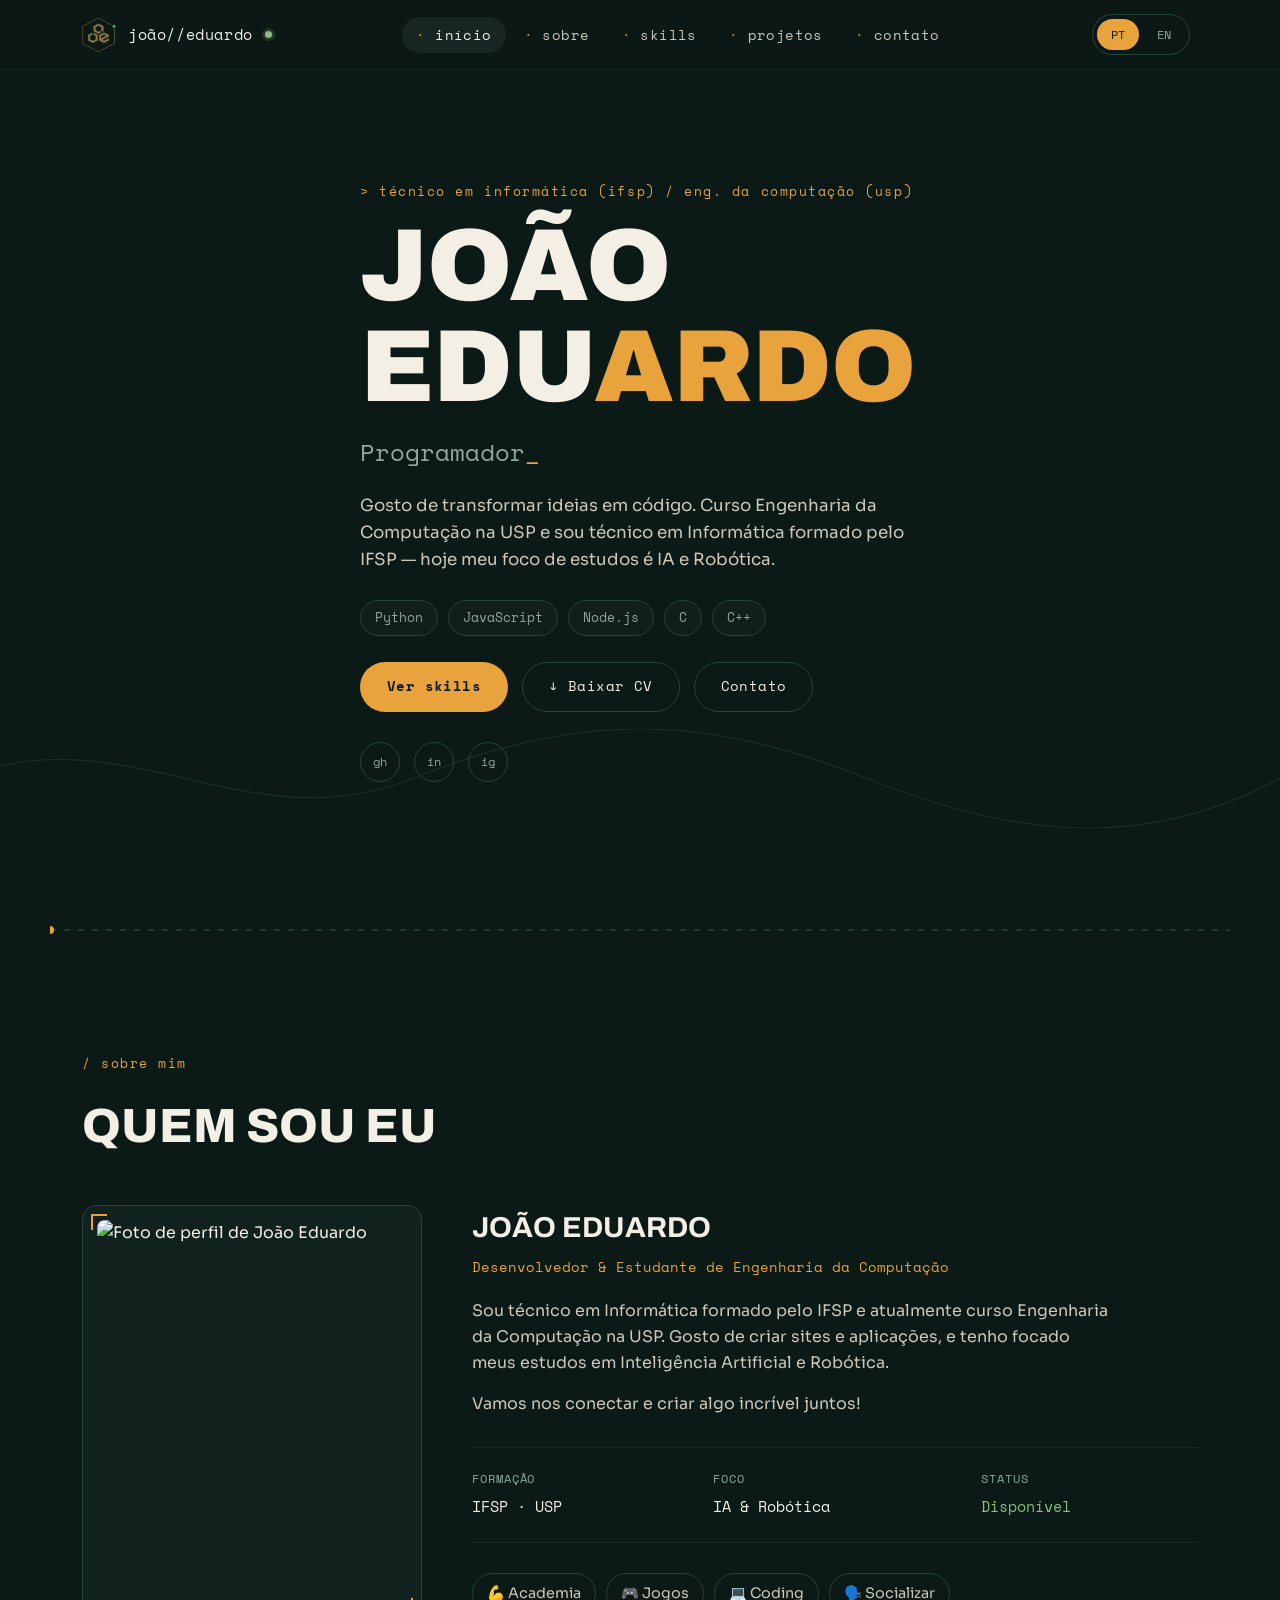
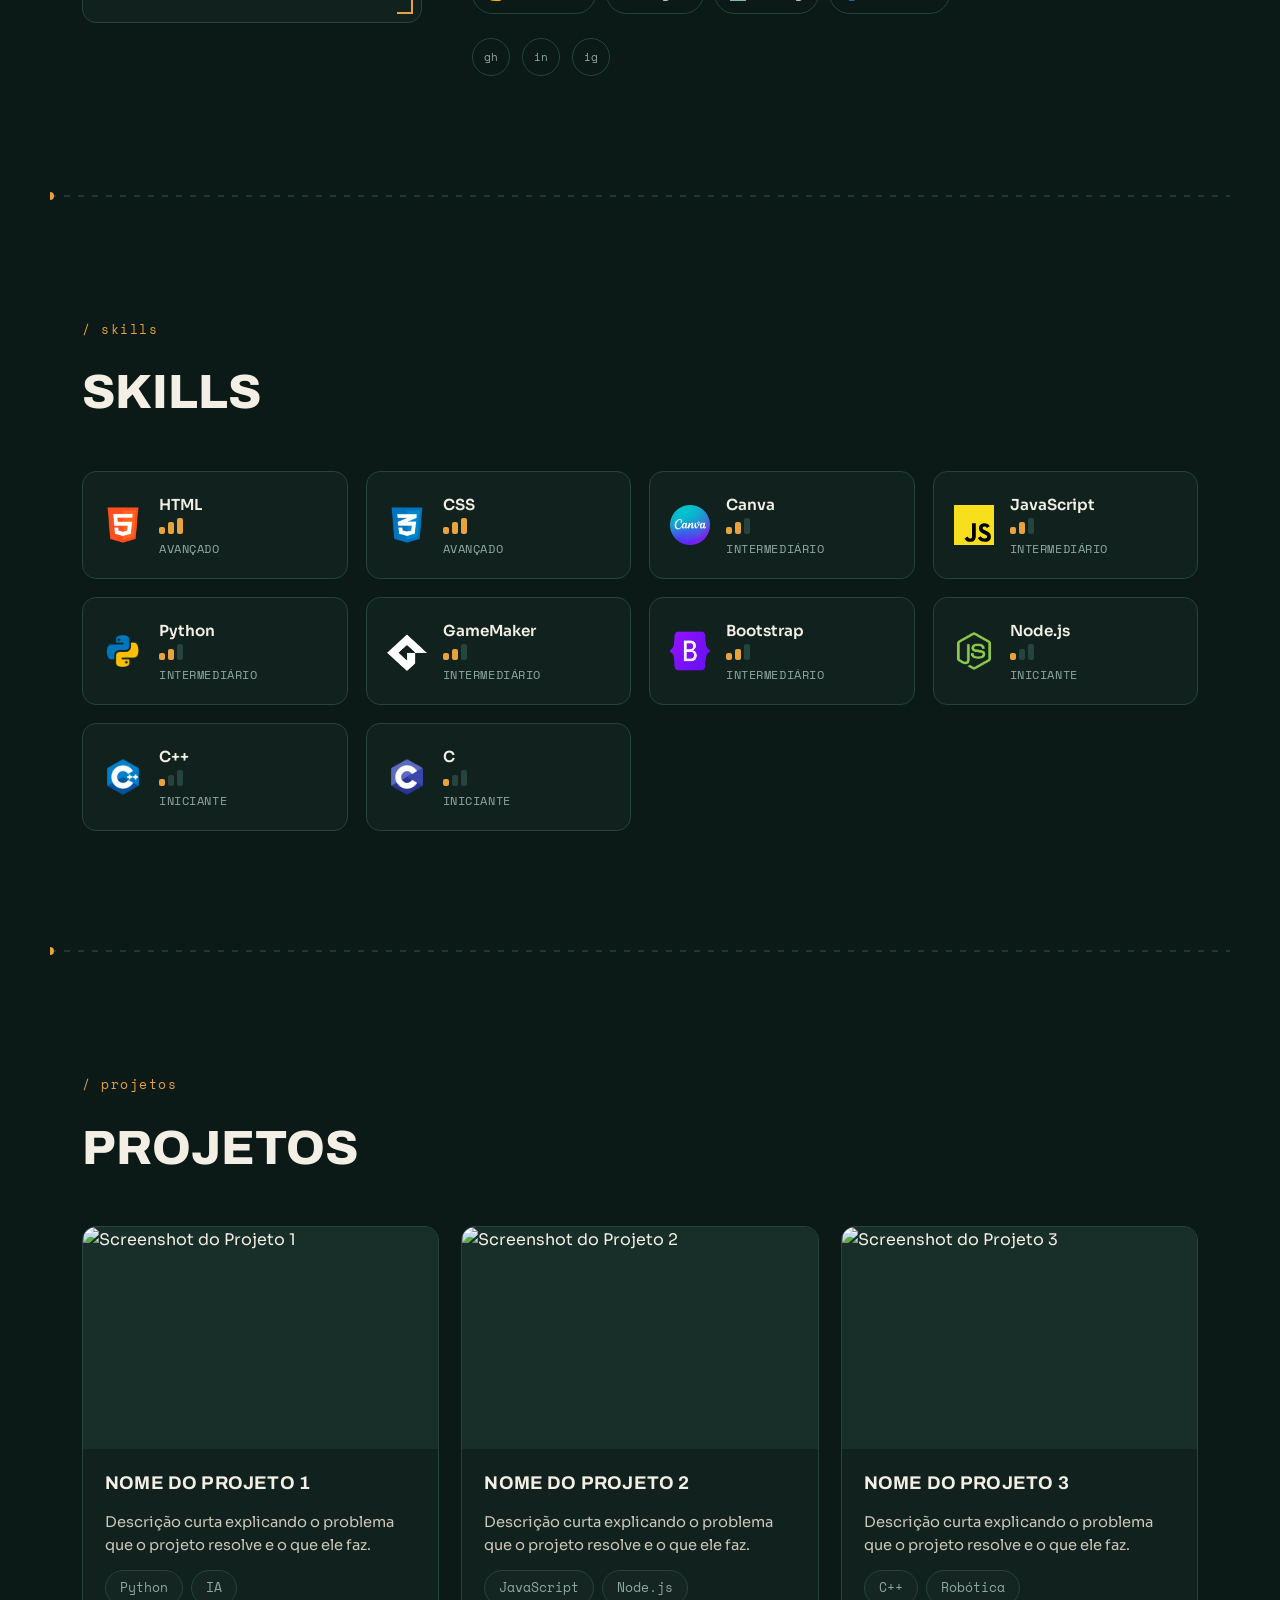
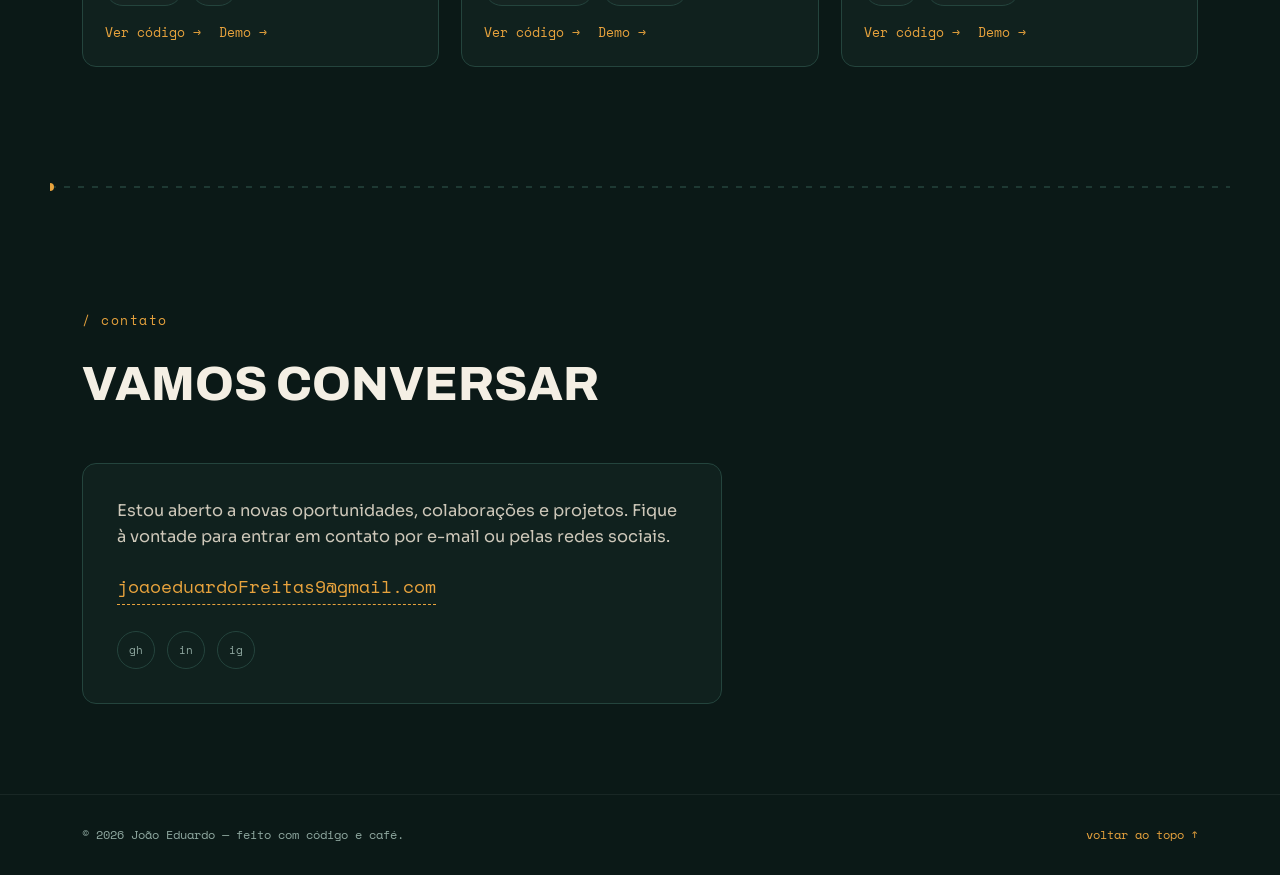
==== index.html @ acee2610 "Atualizando meu portifolio do 0" ====
<!DOCTYPE html>
<html lang="pt-BR">
<head>
  <meta charset="UTF-8">
  <meta name="viewport" content="width=device-width, initial-scale=1.0">
  <title>João Eduardo — Portfólio</title>
  <meta name="description" content="João Eduardo — Técnico em Informática (IFSP), Engenharia da Computação (USP). Foco em IA e Robótica.">

  <!-- Open Graph / redes sociais -->
  <meta property="og:type" content="website">
  <meta property="og:title" content="João Eduardo — Portfólio">
  <meta property="og:description" content="Técnico em Informática (IFSP), Engenharia da Computação (USP). Foco em IA e Robótica.">
  <meta property="og:image" content="img/og-cover.png">
  <meta property="og:locale" content="pt_BR">
  <meta name="twitter:card" content="summary_large_image">
  <meta name="twitter:title" content="João Eduardo — Portfólio">
  <meta name="twitter:description" content="Técnico em Informática (IFSP), Engenharia da Computação (USP). Foco em IA e Robótica.">
  <meta name="twitter:image" content="img/og-cover.png">
  <meta name="theme-color" content="#0b1917">

  <link rel="icon" href="img/logos/J.png" type="image/png">
  <link rel="preconnect" href="https://fonts.googleapis.com">
  <link rel="preconnect" href="https://fonts.gstatic.com" crossorigin>
  <link href="https://fonts.googleapis.com/css2?family=Archivo:wght@700;800;900&family=Sora:wght@400;500;600;700&family=Space+Mono:wght@400;700&display=swap" rel="stylesheet">
  <link rel="stylesheet" href="css/style.css">
</head>
<body>

  <header>
    <div class="header-inner">
      <div class="brand">
        <img src="img/logos/J.png" alt="Logo João Eduardo" class="logo-site">
        <span>joão//eduardo</span>
        <span class="status-dot" title="Disponível"></span>
      </div>
      <nav id="main-nav">
        <button data-section="home" onclick="scrollToSection('home')" data-pt="início" data-en="home">início</button>
        <button data-section="about" onclick="scrollToSection('about')" data-pt="sobre" data-en="about">sobre</button>
        <button data-section="skills" onclick="scrollToSection('skills')" data-pt="skills" data-en="skills">skills</button>
        <button data-section="projects" onclick="scrollToSection('projects')" data-pt="projetos" data-en="projects">projetos</button>
        <button data-section="contact" onclick="scrollToSection('contact')" data-pt="contato" data-en="contact">contato</button>
      </nav>
      <div class="pill-switch lang-switch">
        <button class="pill-btn active" data-lang="pt" onclick="setLang('pt')">PT</button>
        <button class="pill-btn" data-lang="en" onclick="setLang('en')">EN</button>
      </div>
      <button class="nav-toggle" aria-label="Abrir menu" onclick="toggleMobileNav()">
        <span></span><span></span><span></span>
      </button>
    </div>
  </header>

  <main>

    <section id="home" class="hero">
      <div class="hero-bg" aria-hidden="true">
        <svg viewBox="0 0 1550 120" preserveAspectRatio="none" xmlns="http://www.w3.org/2000/svg">
          <path class="wave-line" d="M -50 60 C 150 -20, 300 140, 500 60 S 850 -20, 1050 60 S 1400 140, 1550 60" />
          <circle class="wave-pulse" r="5" />
        </svg>
      </div>
      <div class="hero-inner">
        <p class="eyebrow" data-pt="&gt; técnico em informática (ifsp) / eng. da computação (usp)" data-en="&gt; it technician (ifsp) / computer engineering (usp)">&gt; técnico em informática (ifsp) / eng. da computação (usp)</p>
        <h1 class="hero-name">João<br>Edu<span>ardo</span></h1>
        <p class="hero-role"><span id="typed-role">Programador</span><span class="cursor">_</span></p>
        <p class="hero-desc" data-pt="Gosto de transformar ideias em código. Curso Engenharia da Computação na USP e sou técnico em Informática formado pelo IFSP — hoje meu foco de estudos é IA e Robótica." data-en="I like turning ideas into code. I'm studying Computer Engineering at USP and I'm an IT Technician graduated from IFSP — my current study focus is AI and Robotics.">Gosto de transformar ideias em código. Curso Engenharia da Computação na USP e sou técnico em Informática formado pelo IFSP — hoje meu foco de estudos é IA e Robótica.</p>
        <div class="hero-tags">
          <span class="tag">Python</span>
          <span class="tag">JavaScript</span>
          <span class="tag">Node.js</span>
          <span class="tag">C</span>
          <span class="tag">C++</span>
        </div>
        <div class="hero-actions">
          <a href="#skills" class="btn btn-primary" data-pt="Ver skills" data-en="See skills" onclick="scrollToSection('skills'); return false;">Ver skills</a>
          <a href="assets/cv-joao-eduardo.pdf" class="btn btn-ghost" download data-pt="↓ Baixar CV" data-en="↓ Download CV">↓ Baixar CV</a>
          <a href="#contact" class="btn btn-ghost" data-pt="Contato" data-en="Contact" onclick="scrollToSection('contact'); return false;">Contato</a>
        </div>
        <div class="hero-socials">
          <a href="#" aria-label="GitHub" title="GitHub">gh</a>
          <a href="#" aria-label="LinkedIn" title="LinkedIn">in</a>
          <a href="#" aria-label="Instagram" title="Instagram">ig</a>
        </div>
      </div>
    </section>

    <div class="divider" aria-hidden="true">
      <svg viewBox="0 0 1180 60" preserveAspectRatio="none">
        <path class="d-line" d="M0 30 H1180" />
        <circle class="d-dot" r="4" />
      </svg>
    </div>

    <section id="about" class="block">
      <div class="wrap">
        <p class="eyebrow" data-pt="/ sobre mim" data-en="/ about me">/ sobre mim</p>
        <h2 data-pt="Quem sou eu" data-en="Who I am">Quem sou eu</h2>
        <div class="about-grid">
          <div class="about-photo-frame">
            <img src="img/joão.png" alt="Foto de perfil de João Eduardo">
          </div>
          <div class="about-info">
            <h3 class="about-name">João Eduardo</h3>
            <p class="about-role" data-pt="Desenvolvedor & Estudante de Engenharia da Computação" data-en="Developer & Computer Engineering Student">Desenvolvedor &amp; Estudante de Engenharia da Computação</p>
            <div class="about-bio">
              <p data-pt="Sou técnico em Informática formado pelo IFSP e atualmente curso Engenharia da Computação na USP. Gosto de criar sites e aplicações, e tenho focado meus estudos em Inteligência Artificial e Robótica." data-en="I'm an IT Technician graduated from IFSP and I'm currently studying Computer Engineering at USP. I like building sites and applications, and I've been focusing my studies on Artificial Intelligence and Robotics.">Sou técnico em Informática formado pelo IFSP e atualmente curso Engenharia da Computação na USP. Gosto de criar sites e aplicações, e tenho focado meus estudos em Inteligência Artificial e Robótica.</p>
              <p data-pt="Vamos nos conectar e criar algo incrível juntos!" data-en="Let's connect and build something great together!">Vamos nos conectar e criar algo incrível juntos!</p>
            </div>
            <div class="facts-grid">
              <div class="fact">
                <span class="fact-label" data-pt="Formação" data-en="Education">Formação</span>
                <span class="fact-value">IFSP · USP</span>
              </div>
              <div class="fact">
                <span class="fact-label" data-pt="Foco" data-en="Focus">Foco</span>
                <span class="fact-value" data-pt="IA & Robótica" data-en="AI & Robotics">IA &amp; Robótica</span>
              </div>
              <div class="fact">
                <span class="fact-label" data-pt="Status" data-en="Status">Status</span>
                <span class="fact-value online" data-pt="Disponível" data-en="Available">Disponível</span>
              </div>
            </div>
            <div class="hobbies">
              <span class="hobby-chip" data-pt="💪 Academia" data-en="💪 Gym">💪 Academia</span>
              <span class="hobby-chip" data-pt="🎮 Jogos" data-en="🎮 Games">🎮 Jogos</span>
              <span class="hobby-chip" data-pt="💻 Coding" data-en="💻 Coding">💻 Coding</span>
              <span class="hobby-chip" data-pt="🗣️ Socializar" data-en="🗣️ Socializing">🗣️ Socializar</span>
            </div>
            <div class="social-links">
              <a href="#" aria-label="GitHub" title="GitHub">gh</a>
              <a href="#" aria-label="LinkedIn" title="LinkedIn">in</a>
              <a href="#" aria-label="Instagram" title="Instagram">ig</a>
            </div>
          </div>
        </div>
      </div>
    </section>

    <div class="divider" aria-hidden="true">
      <svg viewBox="0 0 1180 60" preserveAspectRatio="none">
        <path class="d-line" d="M0 30 H1180" />
        <circle class="d-dot" r="4" />
      </svg>
    </div>

    <section id="skills" class="block">
      <div class="wrap">
        <p class="eyebrow" data-pt="/ skills" data-en="/ skills">/ skills</p>
        <h2 data-pt="Skills" data-en="Skills">Skills</h2>

        <div class="skills-list">
          <ul>
            <li class="skill-card" data-level="3">
              <img src="img/logos/HTML.png" alt="HTML">
              <div class="skill-info">
                <span class="skill-name">HTML</span>
                <div class="signal-bars"><span></span><span></span><span></span></div>
                <span class="skill-level-label" data-pt="Avançado" data-en="Advanced">Avançado</span>
              </div>
            </li>
            <li class="skill-card" data-level="3">
              <img src="img/logos/CSS.png" alt="CSS">
              <div class="skill-info">
                <span class="skill-name">CSS</span>
                <div class="signal-bars"><span></span><span></span><span></span></div>
                <span class="skill-level-label" data-pt="Avançado" data-en="Advanced">Avançado</span>
              </div>
            </li>
            <li class="skill-card" data-level="2">
              <img src="img/logos/Canva.png" alt="Canva">
              <div class="skill-info">
                <span class="skill-name">Canva</span>
                <div class="signal-bars"><span></span><span></span><span></span></div>
                <span class="skill-level-label" data-pt="Intermediário" data-en="Intermediate">Intermediário</span>
              </div>
            </li>
            <li class="skill-card" data-level="2">
              <img src="img/logos/javascript.svg" alt="JavaScript">
              <div class="skill-info">
                <span class="skill-name">JavaScript</span>
                <div class="signal-bars"><span></span><span></span><span></span></div>
                <span class="skill-level-label" data-pt="Intermediário" data-en="Intermediate">Intermediário</span>
              </div>
            </li>
            <li class="skill-card" data-level="2">
              <img src="img/logos/Python.png" alt="Python">
              <div class="skill-info">
                <span class="skill-name">Python</span>
                <div class="signal-bars"><span></span><span></span><span></span></div>
                <span class="skill-level-label" data-pt="Intermediário" data-en="Intermediate">Intermediário</span>
              </div>
            </li>
            <li class="skill-card" data-level="2">
              <img src="img/logos/GameMaker.png" alt="GameMaker">
              <div class="skill-info">
                <span class="skill-name">GameMaker</span>
                <div class="signal-bars"><span></span><span></span><span></span></div>
                <span class="skill-level-label" data-pt="Intermediário" data-en="Intermediate">Intermediário</span>
              </div>
            </li>
            <li class="skill-card" data-level="2">
              <img src="img/logos/bootstrap.png" alt="Bootstrap">
              <div class="skill-info">
                <span class="skill-name">Bootstrap</span>
                <div class="signal-bars"><span></span><span></span><span></span></div>
                <span class="skill-level-label" data-pt="Intermediário" data-en="Intermediate">Intermediário</span>
              </div>
            </li>
            <li class="skill-card" data-level="1">
              <img src="img/logos/Node.png" alt="Node.js">
              <div class="skill-info">
                <span class="skill-name">Node.js</span>
                <div class="signal-bars"><span></span><span></span><span></span></div>
                <span class="skill-level-label" data-pt="Iniciante" data-en="Beginner">Iniciante</span>
              </div>
            </li>
            <li class="skill-card" data-level="1">
              <img src="img/logos/C++.png" alt="C++">
              <div class="skill-info">
                <span class="skill-name">C++</span>
                <div class="signal-bars"><span></span><span></span><span></span></div>
                <span class="skill-level-label" data-pt="Iniciante" data-en="Beginner">Iniciante</span>
              </div>
            </li>
            <li class="skill-card" data-level="1">
              <img src="img/logos/C.png" alt="C">
              <div class="skill-info">
                <span class="skill-name">C</span>
                <div class="signal-bars"><span></span><span></span><span></span></div>
                <span class="skill-level-label" data-pt="Iniciante" data-en="Beginner">Iniciante</span>
              </div>
            </li>
          </ul>
        </div>
      </div>
    </section>

    <div class="divider" aria-hidden="true">
      <svg viewBox="0 0 1180 60" preserveAspectRatio="none">
        <path class="d-line" d="M0 30 H1180" />
        <circle class="d-dot" r="4" />
      </svg>
    </div>

    <section id="projects" class="block">
      <div class="wrap">
        <p class="eyebrow" data-pt="/ projetos" data-en="/ projects">/ projetos</p>
        <h2 data-pt="Projetos" data-en="Projects">Projetos</h2>

        <div class="projects-grid">

          <article class="project-card">
            <div class="project-thumb">
              <img src="img/projects/projeto-1.png" alt="Screenshot do Projeto 1">
            </div>
            <div class="project-body">
              <h3 class="project-title">Nome do Projeto 1</h3>
              <p class="project-desc" data-pt="Descrição curta explicando o problema que o projeto resolve e o que ele faz." data-en="Short description explaining the problem the project solves and what it does.">Descrição curta explicando o problema que o projeto resolve e o que ele faz.</p>
              <div class="project-stack">
                <span class="tag">Python</span>
                <span class="tag">IA</span>
              </div>
              <div class="project-links">
                <a href="#" target="_blank" rel="noopener" data-pt="Ver código →" data-en="View code →">Ver código →</a>
                <a href="#" target="_blank" rel="noopener" data-pt="Demo →" data-en="Demo →">Demo →</a>
              </div>
            </div>
          </article>

          <article class="project-card">
            <div class="project-thumb">
              <img src="img/projects/projeto-2.png" alt="Screenshot do Projeto 2">
            </div>
            <div class="project-body">
              <h3 class="project-title">Nome do Projeto 2</h3>
              <p class="project-desc" data-pt="Descrição curta explicando o problema que o projeto resolve e o que ele faz." data-en="Short description explaining the problem the project solves and what it does.">Descrição curta explicando o problema que o projeto resolve e o que ele faz.</p>
              <div class="project-stack">
                <span class="tag">JavaScript</span>
                <span class="tag">Node.js</span>
              </div>
              <div class="project-links">
                <a href="#" target="_blank" rel="noopener" data-pt="Ver código →" data-en="View code →">Ver código →</a>
                <a href="#" target="_blank" rel="noopener" data-pt="Demo →" data-en="Demo →">Demo →</a>
              </div>
            </div>
          </article>

          <article class="project-card">
            <div class="project-thumb">
              <img src="img/projects/projeto-3.png" alt="Screenshot do Projeto 3">
            </div>
            <div class="project-body">
              <h3 class="project-title">Nome do Projeto 3</h3>
              <p class="project-desc" data-pt="Descrição curta explicando o problema que o projeto resolve e o que ele faz." data-en="Short description explaining the problem the project solves and what it does.">Descrição curta explicando o problema que o projeto resolve e o que ele faz.</p>
              <div class="project-stack">
                <span class="tag">C++</span>
                <span class="tag">Robótica</span>
              </div>
              <div class="project-links">
                <a href="#" target="_blank" rel="noopener" data-pt="Ver código →" data-en="View code →">Ver código →</a>
                <a href="#" target="_blank" rel="noopener" data-pt="Demo →" data-en="Demo →">Demo →</a>
              </div>
            </div>
          </article>

        </div>
      </div>
    </section>

    <div class="divider" aria-hidden="true">
      <svg viewBox="0 0 1180 60" preserveAspectRatio="none">
        <path class="d-line" d="M0 30 H1180" />
        <circle class="d-dot" r="4" />
      </svg>
    </div>

    <section id="contact" class="block">
      <div class="wrap">
        <p class="eyebrow" data-pt="/ contato" data-en="/ contact">/ contato</p>
        <h2 data-pt="Vamos conversar" data-en="Let's talk">Vamos conversar</h2>
        <div class="contact-panel">
          <p data-pt="Estou aberto a novas oportunidades, colaborações e projetos. Fique à vontade para entrar em contato por e-mail ou pelas redes sociais." data-en="I'm open to new opportunities, collaborations and projects. Feel free to reach out by email or social media.">Estou aberto a novas oportunidades, colaborações e projetos. Fique à vontade para entrar em contato por e-mail ou pelas redes sociais.</p>
          <a class="email-link" id="email-link" href="#" data-user="joaoeduardoFreitas9" data-domain="gmail.com">carregando…</a>
          <div class="social-links">
            <a href="#" aria-label="GitHub" title="GitHub">gh</a>
            <a href="#" aria-label="LinkedIn" title="LinkedIn">in</a>
            <a href="#" aria-label="Instagram" title="Instagram">ig</a>
          </div>
        </div>
      </div>
    </section>

  </main>

  <footer>
    <div class="footer-inner">
      <p>&copy; <span id="year"></span> João Eduardo — <span data-pt="feito com código e café." data-en="built with code and coffee.">feito com código e café.</span></p>
      <a href="#home" class="back-to-top" data-pt="voltar ao topo ↑" data-en="back to top ↑" onclick="scrollToSection('home'); return false;">voltar ao topo ↑</a>
    </div>
  </footer>

  <script src="js/script.js"></script>
</body>
</html>
---- css/style.css ----
/* =========================================================
   JOÃO EDUARDO — PORTFÓLIO
   Conceito: painel de sinal / telecom — o fio que atravessa
   a página é o elemento de assinatura (waveform + signal bars)
   ========================================================= */

:root {
  /* cor */
  --ink: #0b1917;
  --ink-2: #10211e;
  --ink-3: #172e29;
  --paper: #f4efe4;
  --paper-dim: #cdc7b9;
  --muted: #8fa8a0;
  --signal: #e8a33d;
  --signal-dim: #c9822a;
  --signal-soft: rgba(232, 163, 61, 0.14);
  --wire: #24443d;
  --wire-soft: rgba(255, 255, 255, 0.06);
  --online: #8bbf7a;
  --danger: #c96a4f;

  /* tipografia */
  --font-display: "Archivo", "Arial Narrow", sans-serif;
  --font-body: "Sora", "Segoe UI", sans-serif;
  --font-mono: "Space Mono", "Courier New", monospace;

  /* layout */
  --maxw: 1180px;
  --radius: 14px;
  --radius-sm: 8px;
}

* {
  margin: 0;
  padding: 0;
  box-sizing: border-box;
}

html {
  scroll-behavior: smooth;
}

body {
  background: var(--ink);
  color: var(--paper);
  font-family: var(--font-body);
  overflow-x: hidden;
  line-height: 1.6;
}

img {
  max-width: 100%;
  display: block;
}

a {
  color: inherit;
  text-decoration: none;
}

ul {
  list-style: none;
}

section.reveal-init {
  opacity: 0;
  transform: translateY(24px);
  transition: opacity 0.7s ease-out, transform 0.7s ease-out;
}

section.reveal-init.visible {
  opacity: 1;
  transform: translateY(0);
}

.wrap {
  max-width: var(--maxw);
  margin: 0 auto;
  padding: 0 32px;
}

.eyebrow {
  font-family: var(--font-mono);
  font-size: 0.8rem;
  letter-spacing: 0.12em;
  text-transform: lowercase;
  color: var(--signal);
  margin-bottom: 14px;
  display: inline-flex;
  align-items: center;
  gap: 8px;
}

::selection {
  background: var(--signal);
  color: var(--ink);
}

@media (prefers-reduced-motion: reduce) {
  *, *::before, *::after {
    animation-duration: 0.01ms !important;
    transition-duration: 0.01ms !important;
    scroll-behavior: auto !important;
  }
}

/* focus visibility */
a:focus-visible,
button:focus-visible,
input:focus-visible,
textarea:focus-visible {
  outline: 2px solid var(--signal);
  outline-offset: 3px;
}

/* =========================================================
   HEADER / NAV
   ========================================================= */

header {
  position: fixed;
  top: 0;
  left: 0;
  right: 0;
  z-index: 100;
  background: rgba(11, 25, 23, 0.82);
  backdrop-filter: blur(10px);
  border-bottom: 1px solid var(--wire-soft);
}

.header-inner {
  max-width: var(--maxw);
  margin: 0 auto;
  padding: 14px 32px;
  display: flex;
  align-items: center;
  justify-content: space-between;
  gap: 24px;
}

.brand {
  display: flex;
  align-items: center;
  gap: 12px;
  font-family: var(--font-mono);
  font-size: 0.95rem;
  letter-spacing: 0.04em;
}

.logo-site {
  width: 34px;
  height: 34px;
  border-radius: 8px;
}

.status-dot {
  width: 7px;
  height: 7px;
  border-radius: 50%;
  background: var(--online);
  box-shadow: 0 0 0 3px rgba(139, 191, 122, 0.18);
  animation: pulse-dot 2.4s ease-in-out infinite;
}

@keyframes pulse-dot {
  0%, 100% { opacity: 1; }
  50% { opacity: 0.35; }
}

nav {
  display: flex;
  align-items: center;
  gap: 4px;
}

nav button {
  background: transparent;
  border: none;
  color: var(--paper-dim);
  font-family: var(--font-mono);
  font-size: 0.85rem;
  letter-spacing: 0.03em;
  padding: 8px 14px;
  border-radius: 999px;
  cursor: pointer;
  transition: color 0.25s ease, background 0.25s ease;
}

nav button::before {
  content: "· ";
  color: var(--signal);
}

nav button:hover,
nav button.active {
  color: var(--paper);
  background: var(--wire-soft);
}

.nav-toggle {
  display: none;
  flex-direction: column;
  gap: 5px;
  background: none;
  border: none;
  cursor: pointer;
  padding: 6px;
}

.nav-toggle span {
  width: 22px;
  height: 2px;
  background: var(--paper);
  border-radius: 2px;
}

/* =========================================================
   HERO
   ========================================================= */

.hero {
  position: relative;
  min-height: 100vh;
  display: flex;
  align-items: center;
  padding: 140px 0 80px;
}

.hero-bg {
  position: absolute;
  inset: 0;
  z-index: 0;
  overflow: hidden;
  pointer-events: none;
}

.hero-bg svg {
  position: absolute;
  bottom: 8%;
  left: 0;
  width: 100%;
  height: auto;
  opacity: 0.5;
}

.hero-bg .wave-line {
  fill: none;
  stroke: var(--wire);
  stroke-width: 1.5;
}

.hero-bg .wave-pulse {
  fill: var(--signal);
  offset-path: path("M -50 60 C 150 -20, 300 140, 500 60 S 850 -20, 1050 60 S 1400 140, 1550 60");
  animation: travel 9s linear infinite;
}

@keyframes travel {
  from { offset-distance: 0%; }
  to { offset-distance: 100%; }
}

.hero-inner {
  position: relative;
  z-index: 1;
  max-width: var(--maxw);
  margin: 0 auto;
  padding: 0 32px;
}

.hero-name {
  font-family: var(--font-display);
  font-weight: 900;
  font-size: clamp(3rem, 9vw, 6.4rem);
  line-height: 0.98;
  text-transform: uppercase;
  letter-spacing: -0.01em;
  color: var(--paper);
}

.hero-name span {
  color: var(--signal);
}

.hero-role {
  font-family: var(--font-mono);
  font-size: clamp(1.1rem, 2.4vw, 1.5rem);
  color: var(--muted);
  margin: 16px 0 22px;
}

.cursor {
  display: inline-block;
  color: var(--signal);
  animation: blink 1s step-end infinite;
}

@keyframes blink {
  50% { opacity: 0; }
}

.hero-desc {
  max-width: 560px;
  color: var(--paper-dim);
  font-size: 1.05rem;
  margin-bottom: 12px;
}

.hero-tags {
  display: flex;
  flex-wrap: wrap;
  gap: 10px;
  margin: 26px 0;
}

.tag {
  font-family: var(--font-mono);
  font-size: 0.8rem;
  border: 1px solid var(--wire);
  color: var(--muted);
  padding: 7px 14px;
  border-radius: 999px;
  background: rgba(255, 255, 255, 0.02);
}

.hero-actions {
  display: flex;
  flex-wrap: wrap;
  gap: 14px;
  margin: 20px 0 30px;
}

.btn {
  font-family: var(--font-mono);
  font-size: 0.85rem;
  letter-spacing: 0.03em;
  padding: 13px 26px;
  border-radius: 999px;
  cursor: pointer;
  transition: transform 0.2s ease, background 0.25s ease, color 0.25s ease, border-color 0.25s ease;
  display: inline-flex;
  align-items: center;
  gap: 8px;
  border: 1px solid transparent;
}

.btn-primary {
  background: var(--signal);
  color: var(--ink);
  font-weight: 700;
}

.btn-primary:hover {
  background: var(--signal-dim);
  transform: translateY(-2px);
}

.btn-ghost {
  border-color: var(--wire);
  color: var(--paper);
}

.btn-ghost:hover {
  border-color: var(--signal);
  color: var(--signal);
  transform: translateY(-2px);
}

.hero-socials {
  display: flex;
  gap: 14px;
}

.hero-socials a {
  width: 40px;
  height: 40px;
  border-radius: 50%;
  border: 1px solid var(--wire);
  display: flex;
  align-items: center;
  justify-content: center;
  transition: border-color 0.25s ease, transform 0.25s ease, color 0.25s ease;
  font-family: var(--font-mono);
  font-size: 0.72rem;
  text-transform: lowercase;
  color: var(--muted);
}

.hero-socials a:hover {
  border-color: var(--signal);
  color: var(--signal);
  transform: translateY(-3px);
}

/* section divider (signature signal line) */
.divider {
  position: relative;
  height: 60px;
  margin: 0 auto;
  max-width: var(--maxw);
}

.divider svg {
  width: 100%;
  height: 100%;
}

.divider .d-line {
  fill: none;
  stroke: var(--wire);
  stroke-width: 1.5;
  stroke-dasharray: 6 8;
}

.divider .d-dot {
  fill: var(--signal);
  offset-path: path("M 0 30 H 1180");
  animation: travel-flat 4s linear infinite;
}

@keyframes travel-flat {
  from { offset-distance: 0%; }
  to { offset-distance: 100%; }
}

/* =========================================================
   SECTIONS SHARED
   ========================================================= */

section.block {
  padding: 90px 0;
}

.block h2 {
  font-family: var(--font-display);
  font-size: clamp(2rem, 4.5vw, 3rem);
  text-transform: uppercase;
  color: var(--paper);
  margin-bottom: 40px;
  font-weight: 800;
}

/* =========================================================
   ABOUT
   ========================================================= */

.about-grid {
  display: grid;
  grid-template-columns: minmax(260px, 340px) 1fr;
  gap: 50px;
  align-items: start;
}

.about-photo-frame {
  position: relative;
  border-radius: var(--radius);
  overflow: hidden;
  background: var(--ink-2);
  border: 1px solid var(--wire);
  padding: 14px;
}

.about-photo-frame img {
  border-radius: var(--radius-sm);
  width: 100%;
  aspect-ratio: 4/5;
  object-fit: cover;
}

.about-photo-frame::before,
.about-photo-frame::after {
  content: "";
  position: absolute;
  width: 14px;
  height: 14px;
  border-color: var(--signal);
  border-style: solid;
  top: 8px;
  border-width: 2px 0 0 2px;
  left: 8px;
}

.about-photo-frame::after {
  top: auto;
  left: auto;
  bottom: 8px;
  right: 8px;
  border-width: 0 2px 2px 0;
}

.about-name {
  font-family: var(--font-display);
  font-size: 1.8rem;
  color: var(--paper);
  margin-bottom: 4px;
  text-transform: uppercase;
}

.about-role {
  font-family: var(--font-mono);
  color: var(--signal);
  font-size: 0.9rem;
  margin-bottom: 20px;
}

.about-bio p {
  color: var(--paper-dim);
  margin-bottom: 16px;
  max-width: 640px;
}

.facts-grid {
  display: grid;
  grid-template-columns: repeat(3, auto);
  gap: 24px;
  margin: 30px 0;
  padding: 22px 0;
  border-top: 1px solid var(--wire-soft);
  border-bottom: 1px solid var(--wire-soft);
}

.fact-label {
  display: block;
  font-family: var(--font-mono);
  font-size: 0.72rem;
  letter-spacing: 0.08em;
  color: var(--muted);
  text-transform: uppercase;
  margin-bottom: 6px;
}

.fact-value {
  font-family: var(--font-mono);
  font-size: 0.95rem;
  color: var(--paper);
}

.fact-value.online {
  color: var(--online);
}

.hobbies {
  display: flex;
  flex-wrap: wrap;
  gap: 10px;
  margin-bottom: 24px;
}

.hobby-chip {
  display: flex;
  align-items: center;
  gap: 8px;
  border: 1px solid var(--wire);
  padding: 8px 14px;
  border-radius: 999px;
  font-size: 0.9rem;
  color: var(--paper-dim);
}

.social-links {
  display: flex;
  gap: 12px;
}

.social-links a {
  width: 38px;
  height: 38px;
  border-radius: 50%;
  border: 1px solid var(--wire);
  display: flex;
  align-items: center;
  justify-content: center;
  transition: border-color 0.25s ease, transform 0.25s ease, color 0.25s ease;
  font-family: var(--font-mono);
  font-size: 0.7rem;
  text-transform: lowercase;
  color: var(--muted);
}

.social-links a:hover {
  border-color: var(--signal);
  color: var(--signal);
  transform: translateY(-3px);
}

/* =========================================================
   WORK (skills + projects tabs)
   ========================================================= */

.pill-switch {
  display: inline-flex;
  border: 1px solid var(--wire);
  border-radius: 999px;
  padding: 4px;
  gap: 4px;
}

.pill-btn {
  font-family: var(--font-mono);
  font-size: 0.85rem;
  background: transparent;
  border: none;
  color: var(--muted);
  padding: 10px 22px;
  border-radius: 999px;
  cursor: pointer;
  display: inline-flex;
  align-items: center;
  gap: 8px;
  transition: background 0.25s ease, color 0.25s ease;
}

.pill-btn.active {
  background: var(--signal);
  color: var(--ink);
}

.lang-switch {
  margin: 0 8px;
}

.lang-switch .pill-btn {
  padding: 7px 14px;
  font-size: 0.75rem;
}

.skills-list ul {
  display: grid;
  grid-template-columns: repeat(auto-fit, minmax(220px, 1fr));
  gap: 18px;
}

.skill-card {
  background: var(--ink-2);
  border: 1px solid var(--wire);
  border-radius: var(--radius);
  padding: 20px;
  display: flex;
  align-items: center;
  gap: 16px;
  transition: transform 0.25s ease, border-color 0.25s ease;
}

.skill-card:hover {
  transform: translateY(-4px);
  border-color: var(--signal);
}

.skill-card img {
  width: 40px;
  height: 40px;
  flex-shrink: 0;
}

.skill-info {
  flex: 1;
  min-width: 0;
}

.skill-name {
  font-family: var(--font-body);
  font-weight: 600;
  color: var(--paper);
  font-size: 0.95rem;
  margin-bottom: 8px;
}

.signal-bars {
  display: flex;
  align-items: flex-end;
  gap: 3px;
  height: 16px;
}

.signal-bars span {
  width: 6px;
  background: var(--wire);
  border-radius: 2px;
}

.signal-bars span:nth-child(1) { height: 40%; }
.signal-bars span:nth-child(2) { height: 70%; }
.signal-bars span:nth-child(3) { height: 100%; }

.skill-card[data-level="1"] .signal-bars span:nth-child(1),
.skill-card[data-level="2"] .signal-bars span:nth-child(1),
.skill-card[data-level="2"] .signal-bars span:nth-child(2),
.skill-card[data-level="3"] .signal-bars span {
  background: var(--signal);
}

.skill-level-label {
  font-family: var(--font-mono);
  font-size: 0.72rem;
  color: var(--muted);
  margin-top: 6px;
  display: block;
  text-transform: uppercase;
  letter-spacing: 0.05em;
}

/* =========================================================
   PROJECTS
   ========================================================= */

.projects-grid {
  display: grid;
  grid-template-columns: repeat(auto-fit, minmax(300px, 1fr));
  gap: 22px;
}

.project-card {
  background: var(--ink-2);
  border: 1px solid var(--wire);
  border-radius: var(--radius);
  overflow: hidden;
  display: flex;
  flex-direction: column;
  transition: transform 0.25s ease, border-color 0.25s ease;
}

.project-card:hover {
  transform: translateY(-4px);
  border-color: var(--signal);
}

.project-thumb {
  aspect-ratio: 16/10;
  background: var(--ink-3);
  overflow: hidden;
}

.project-thumb img {
  width: 100%;
  height: 100%;
  object-fit: cover;
}

.project-body {
  padding: 20px 22px 22px;
  display: flex;
  flex-direction: column;
  gap: 12px;
  flex: 1;
}

.project-title {
  font-family: var(--font-display);
  font-size: 1.15rem;
  color: var(--paper);
  text-transform: uppercase;
  letter-spacing: 0.01em;
}

.project-desc {
  color: var(--paper-dim);
  font-size: 0.92rem;
  flex: 1;
}

.project-stack {
  display: flex;
  flex-wrap: wrap;
  gap: 8px;
}

.project-links {
  display: flex;
  gap: 18px;
  margin-top: 4px;
}

.project-links a {
  font-family: var(--font-mono);
  font-size: 0.82rem;
  color: var(--signal);
  border-bottom: 1px dashed transparent;
  transition: border-color 0.2s ease, color 0.2s ease;
}

.project-links a:hover {
  border-color: var(--signal);
}

/* =========================================================
   CONTACT
   ========================================================= */

.contact-panel {
  max-width: 640px;
  background: var(--ink-2);
  border: 1px solid var(--wire);
  border-radius: var(--radius);
  padding: 34px;
}

.contact-panel p {
  color: var(--paper-dim);
  margin-bottom: 22px;
  font-size: 1.02rem;
}

.email-link {
  font-family: var(--font-mono);
  font-size: 1.15rem;
  color: var(--signal);
  display: inline-block;
  margin-bottom: 26px;
  border-bottom: 1px dashed var(--signal);
  padding-bottom: 3px;
}

/* =========================================================
   FOOTER
   ========================================================= */

footer {
  border-top: 1px solid var(--wire-soft);
  padding: 30px 0;
}

.footer-inner {
  max-width: var(--maxw);
  margin: 0 auto;
  padding: 0 32px;
  display: flex;
  justify-content: space-between;
  align-items: center;
  flex-wrap: wrap;
  gap: 12px;
}

.footer-inner p {
  font-family: var(--font-mono);
  font-size: 0.78rem;
  color: var(--muted);
}

.back-to-top {
  font-family: var(--font-mono);
  font-size: 0.78rem;
  color: var(--signal);
}

/* =========================================================
   RESPONSIVE
   ========================================================= */

@media (max-width: 900px) {
  .about-grid {
    grid-template-columns: 1fr;
  }

  .about-photo-frame {
    max-width: 280px;
  }
}

@media (max-width: 720px) {
  nav {
    position: fixed;
    top: 64px;
    left: 0;
    right: 0;
    background: var(--ink-2);
    border-bottom: 1px solid var(--wire);
    flex-direction: column;
    align-items: stretch;
    padding: 12px;
    gap: 4px;
    transform: translateY(-140%);
    transition: transform 0.3s ease;
  }

  nav.open {
    transform: translateY(0);
  }

  nav button {
    text-align: left;
  }

  .nav-toggle {
    display: flex;
  }

  .facts-grid {
    grid-template-columns: 1fr;
    gap: 14px;
  }

  section.block {
    padding: 60px 0;
  }

  .hero {
    padding: 120px 0 60px;
    text-align: left;
  }
}

@media (max-width: 480px) {
  .wrap,
  .header-inner,
  .hero-inner,
  .footer-inner {
    padding-left: 20px;
    padding-right: 20px;
  }
}
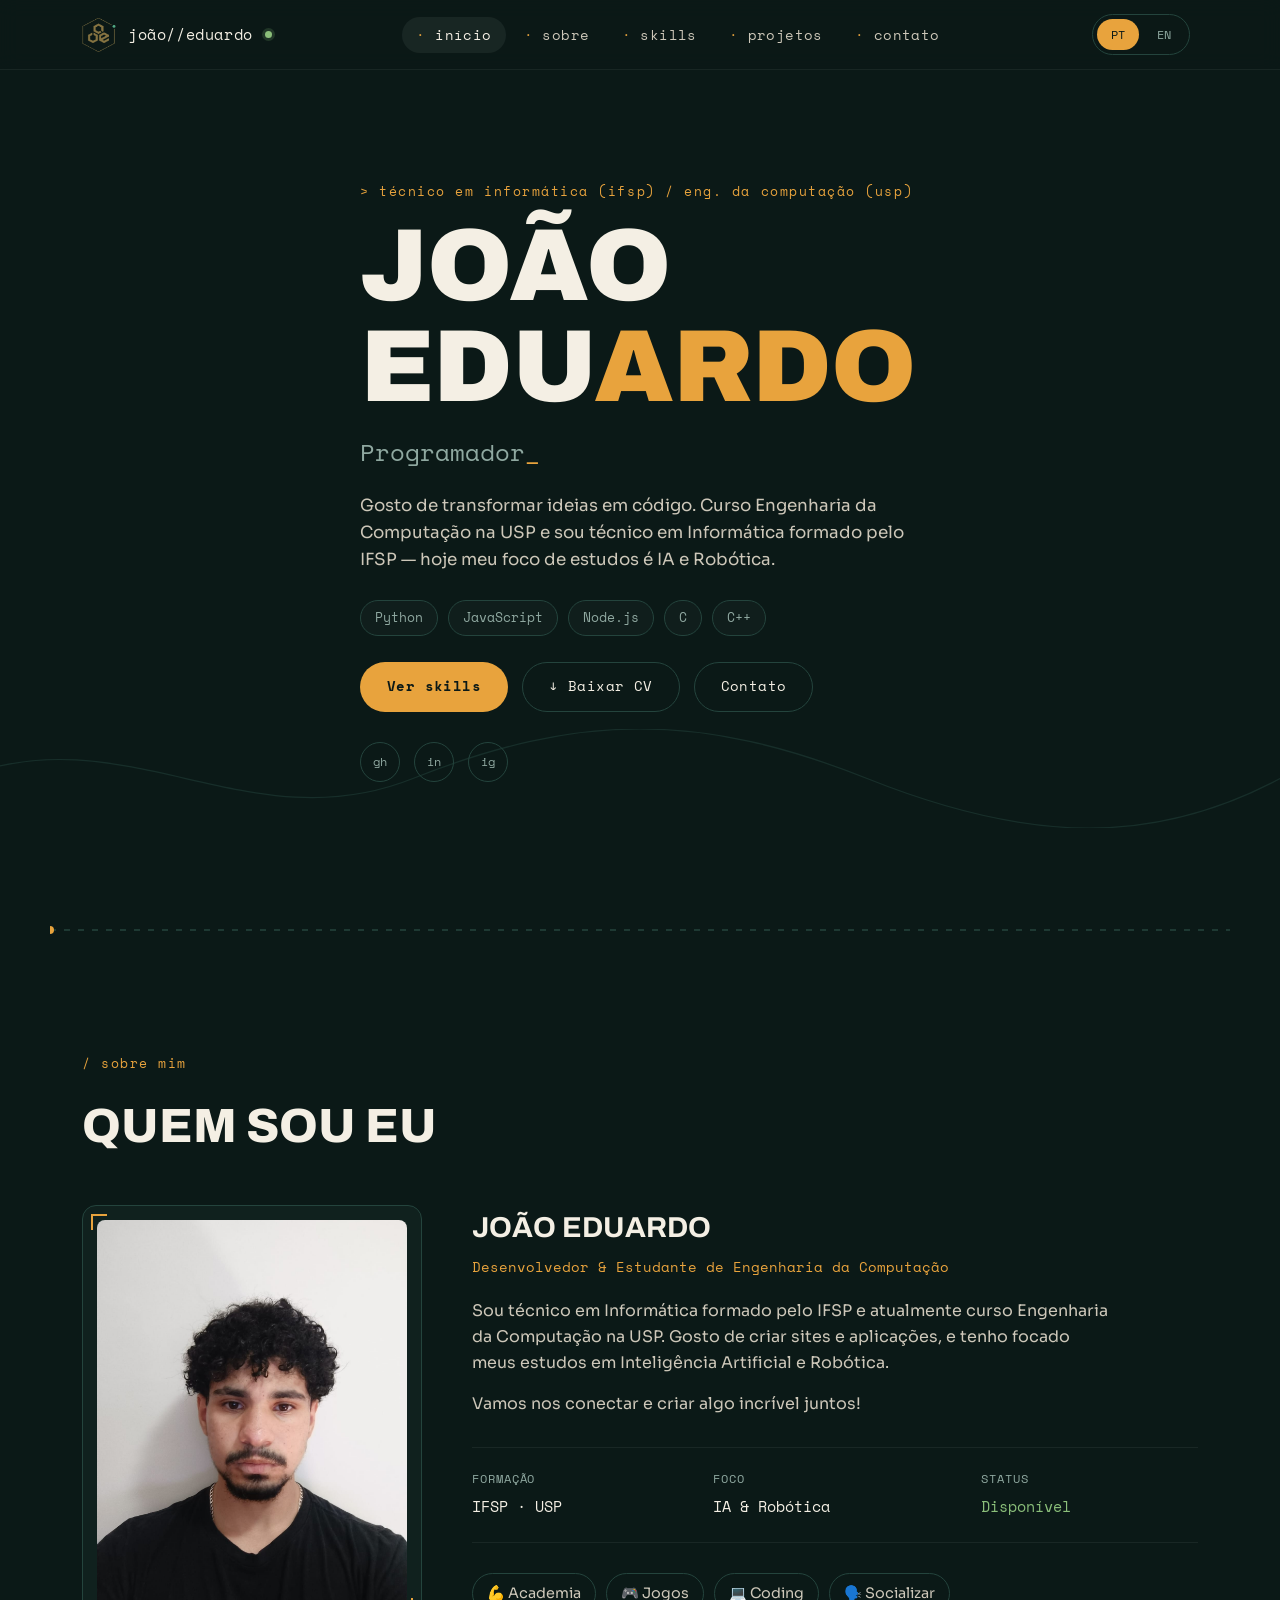
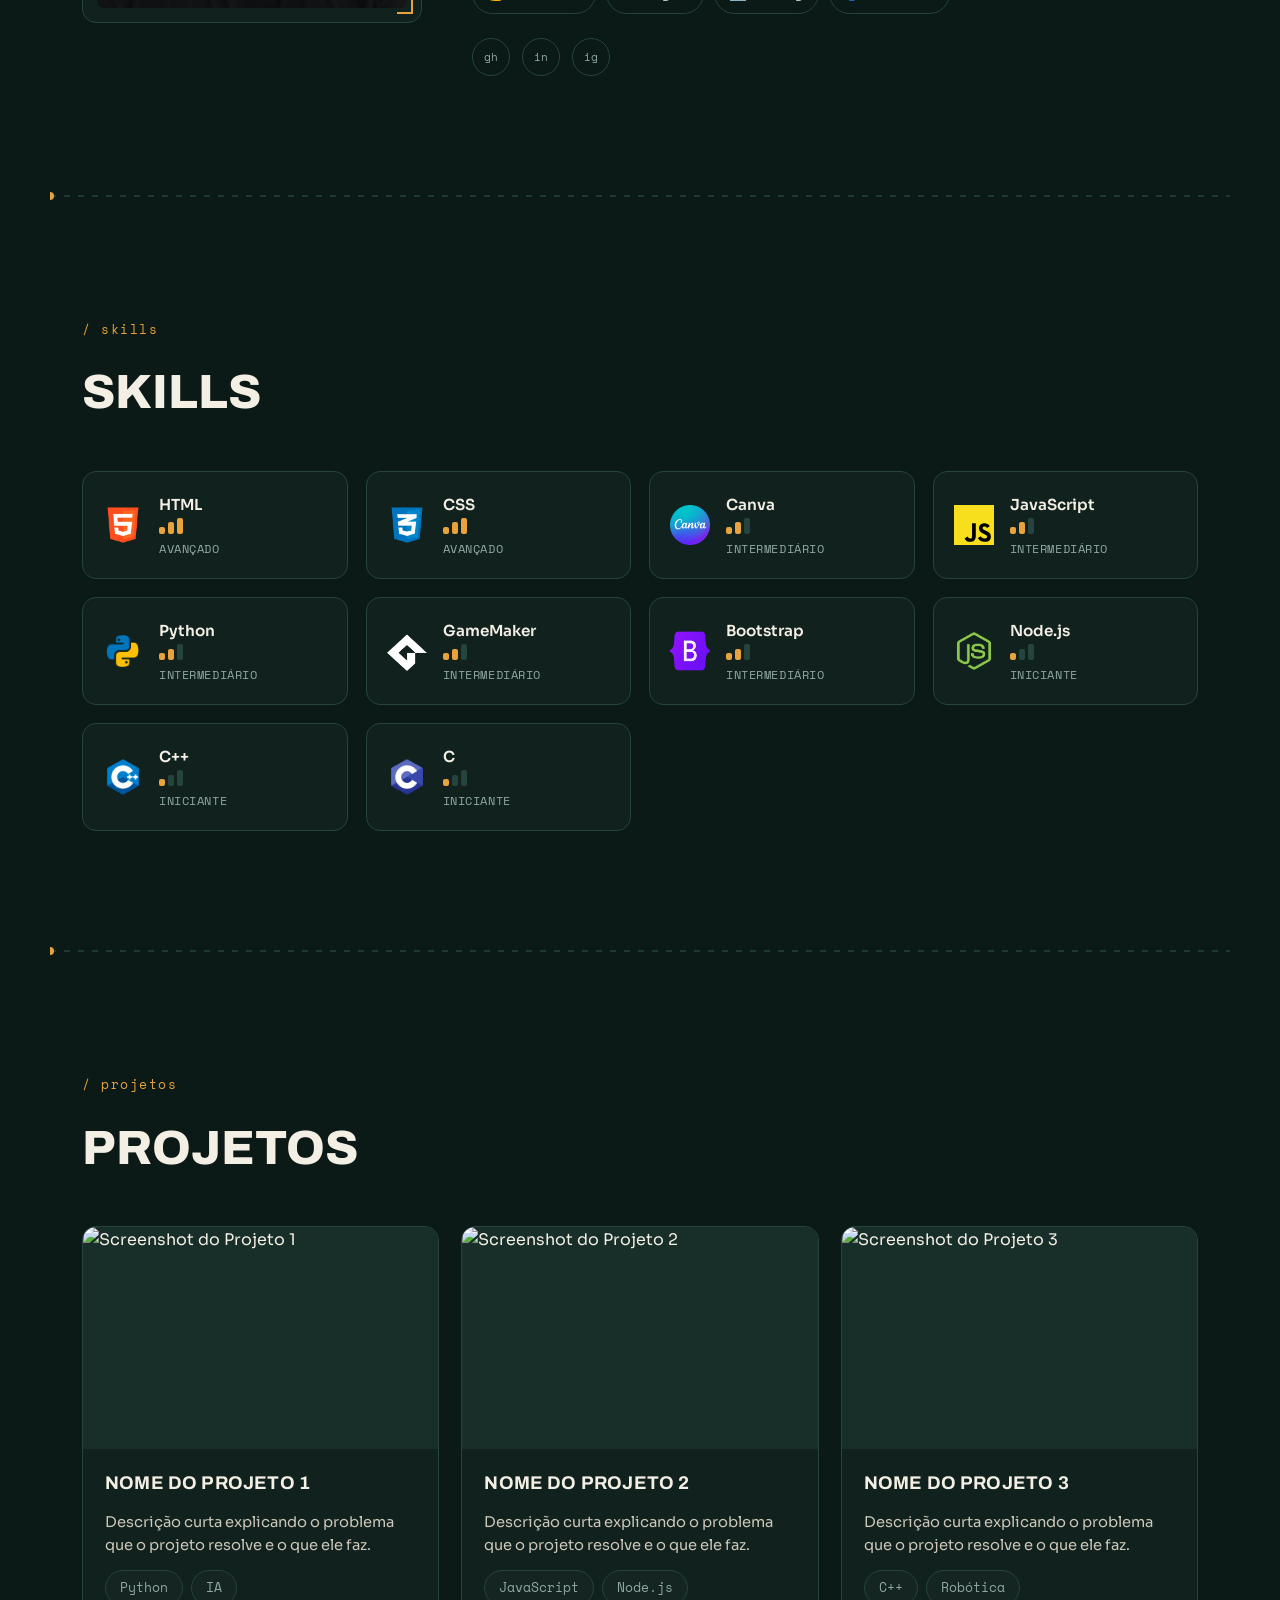
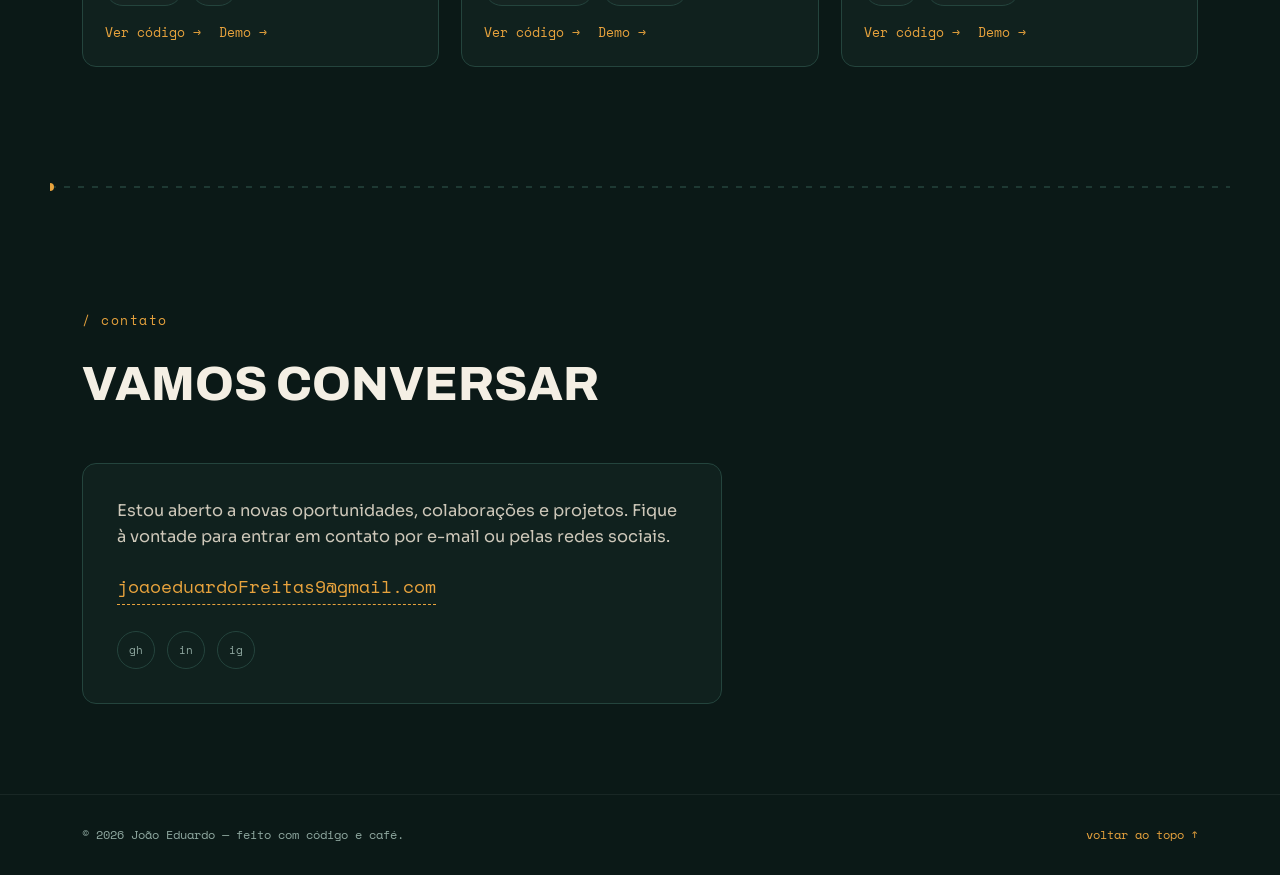
==== commit 6631a2d6: "Atualizando meu portifolio do 0" ====
--- a/index.html
+++ b/index.html
@@ -97,7 +97,7 @@
         <h2 data-pt="Quem sou eu" data-en="Who I am">Quem sou eu</h2>
         <div class="about-grid">
           <div class="about-photo-frame">
-            <img src="img/joão.png" alt="Foto de perfil de João Eduardo">
+            <img src="img/joao.png" alt="Foto de perfil de João Eduardo">
           </div>
           <div class="about-info">
             <h3 class="about-name">João Eduardo</h3>
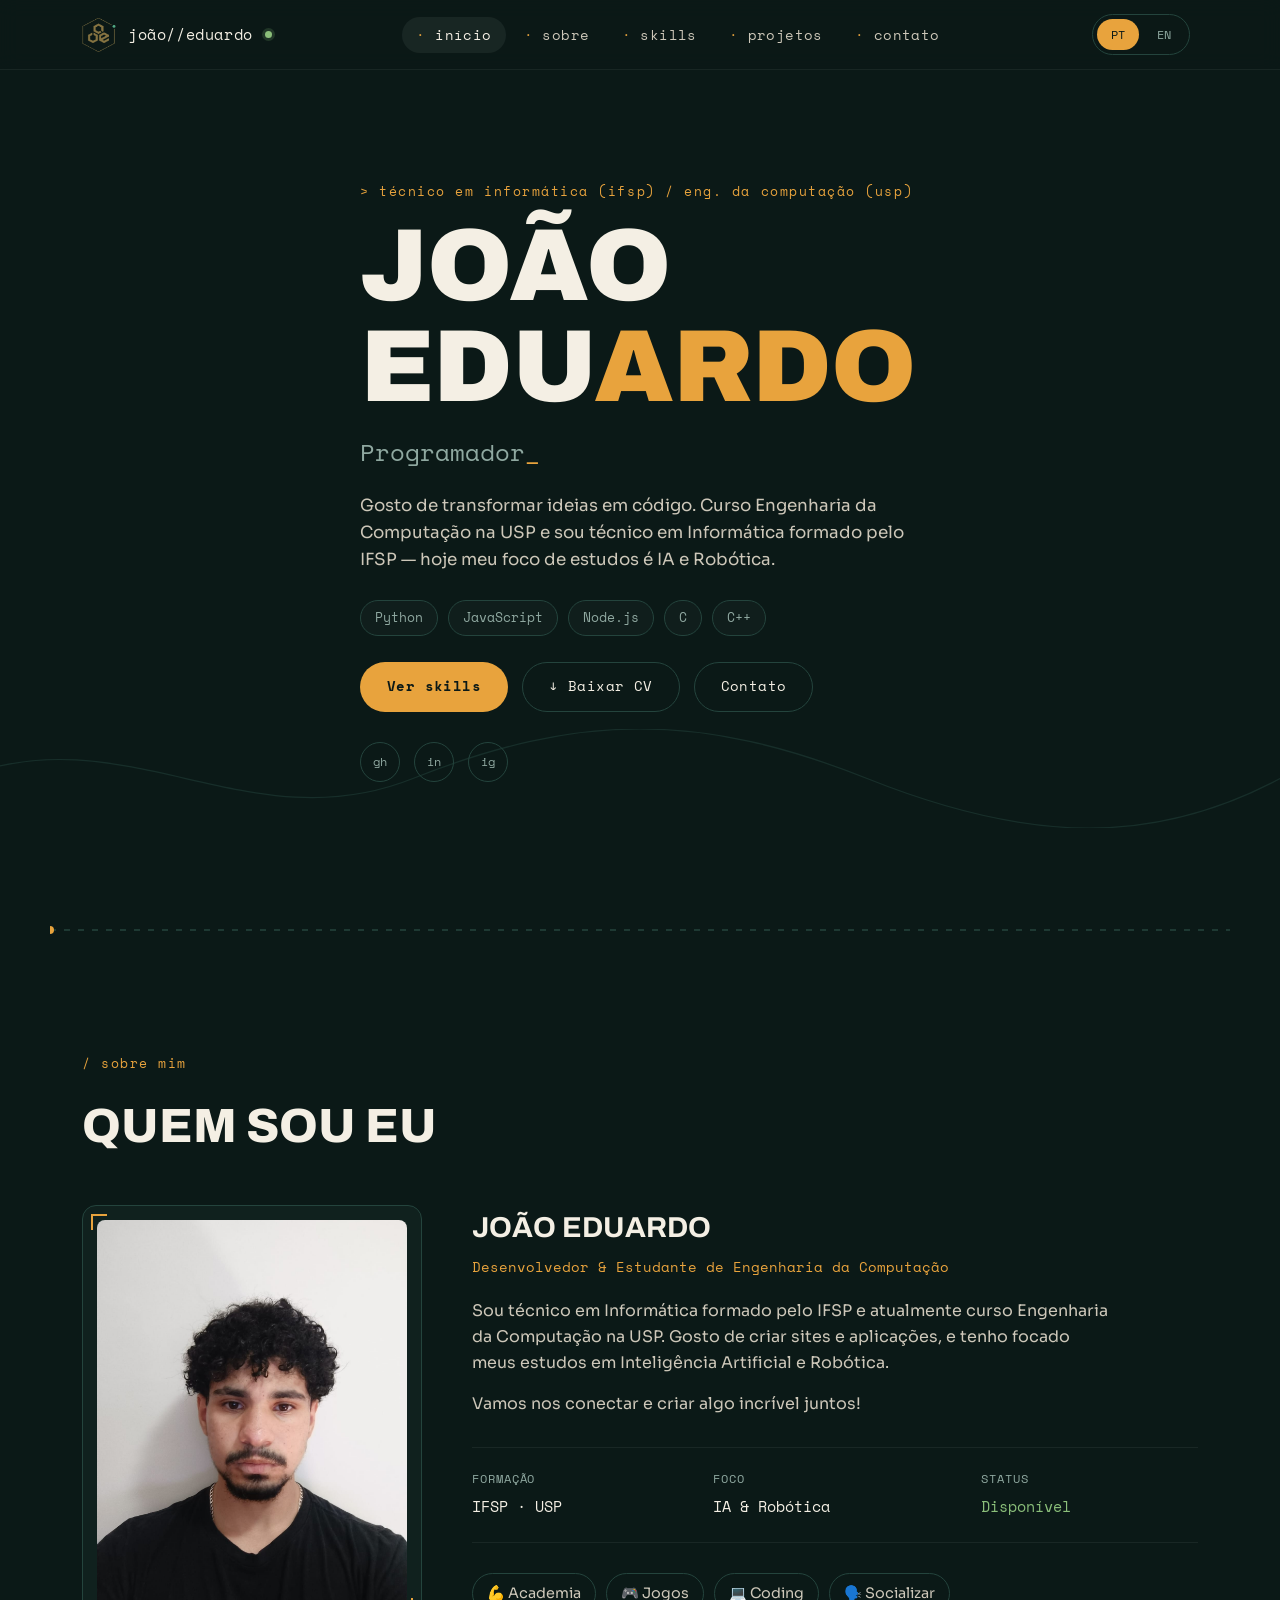
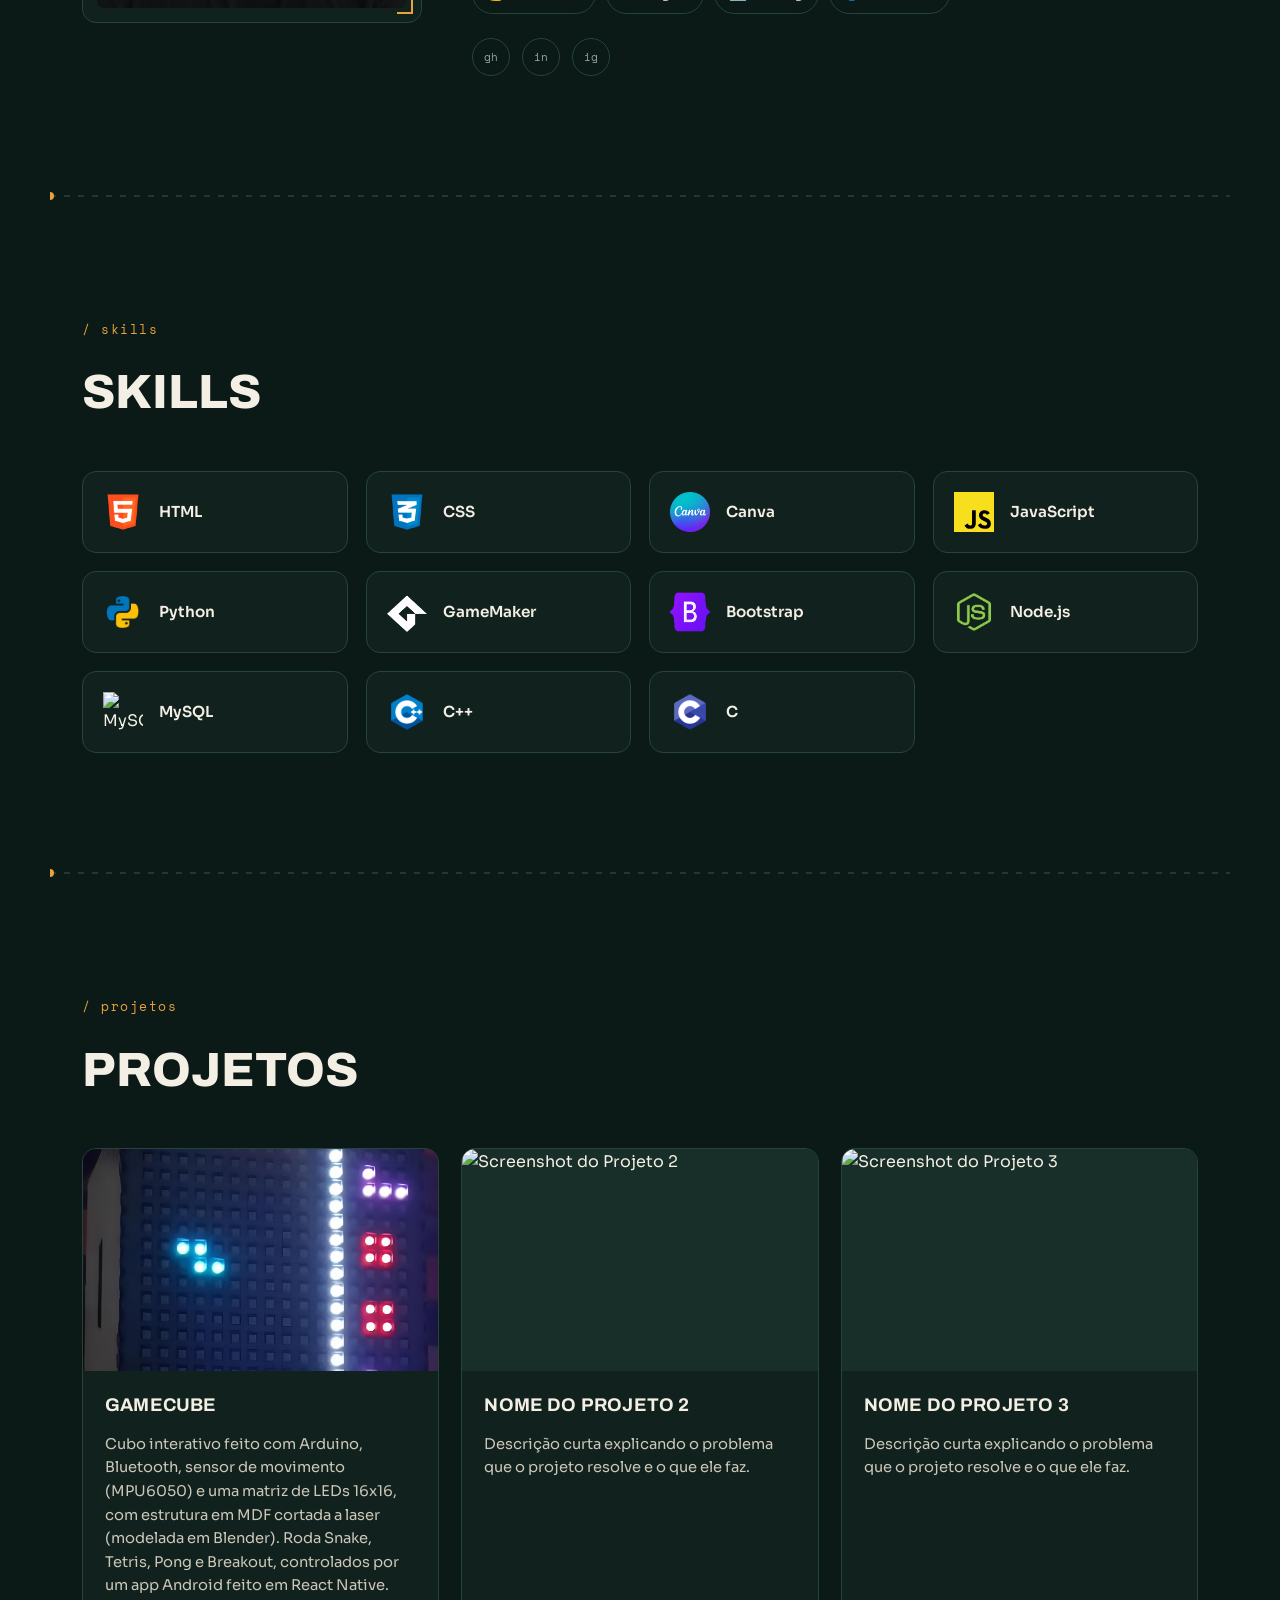
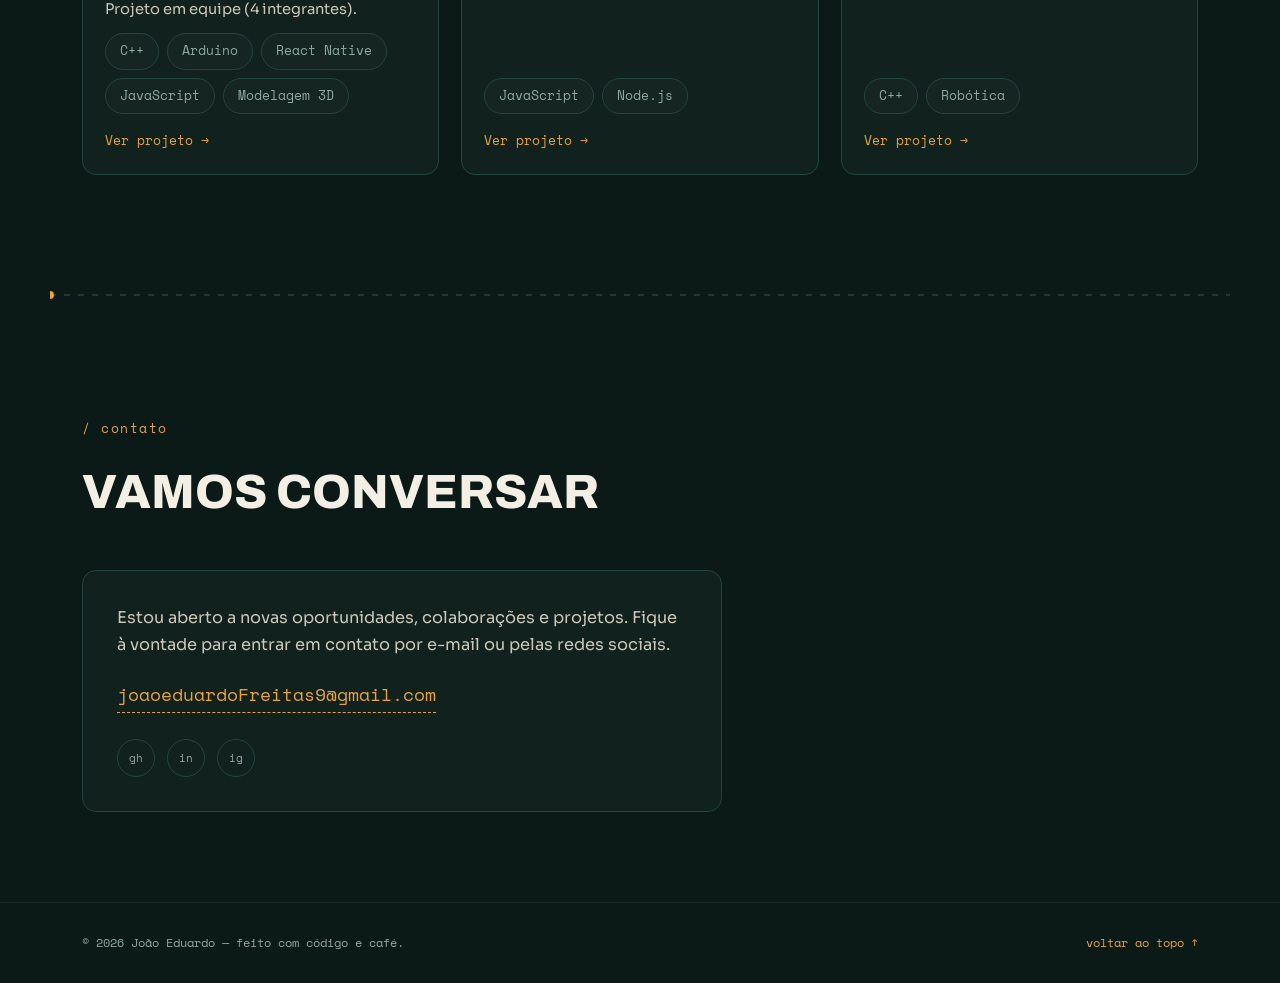
==== commit ac8a4622: "adicionando o projeto gamecube ao portifolio" ====
--- a/index.html
+++ b/index.html
@@ -77,9 +77,9 @@
           <a href="#contact" class="btn btn-ghost" data-pt="Contato" data-en="Contact" onclick="scrollToSection('contact'); return false;">Contato</a>
         </div>
         <div class="hero-socials">
-          <a href="#" aria-label="GitHub" title="GitHub">gh</a>
-          <a href="#" aria-label="LinkedIn" title="LinkedIn">in</a>
-          <a href="#" aria-label="Instagram" title="Instagram">ig</a>
+          <a href="https://github.com/JonN16" aria-label="GitHub" title="GitHub">gh</a>
+          <a href="https://www.linkedin.com/in/jonn-undefined-a10b133b1/" aria-label="LinkedIn" title="LinkedIn">in</a>
+          <a href="https://www.instagram.com/jon_eduardoo/" aria-label="Instagram" title="Instagram">ig</a>
         </div>
       </div>
     </section>
@@ -97,7 +97,7 @@
         <h2 data-pt="Quem sou eu" data-en="Who I am">Quem sou eu</h2>
         <div class="about-grid">
           <div class="about-photo-frame">
-            <img src="img/joao.png" alt="Foto de perfil de João Eduardo">
+            <img src="img/joao.png" alt="Foto de perfil de João">
           </div>
           <div class="about-info">
             <h3 class="about-name">João Eduardo</h3>
@@ -127,9 +127,9 @@
               <span class="hobby-chip" data-pt="🗣️ Socializar" data-en="🗣️ Socializing">🗣️ Socializar</span>
             </div>
             <div class="social-links">
-              <a href="#" aria-label="GitHub" title="GitHub">gh</a>
-              <a href="#" aria-label="LinkedIn" title="LinkedIn">in</a>
-              <a href="#" aria-label="Instagram" title="Instagram">ig</a>
+              <a href="https://github.com/JonN16" aria-label="GitHub" title="GitHub">gh</a>
+              <a href="https://www.linkedin.com/in/jonn-undefined-a10b133b1/" aria-label="LinkedIn" title="LinkedIn">in</a>
+              <a href="https://www.instagram.com/jon_eduardoo/" aria-label="Instagram" title="Instagram">ig</a>
             </div>
           </div>
         </div>
@@ -150,84 +150,70 @@
 
         <div class="skills-list">
           <ul>
-            <li class="skill-card" data-level="3">
+            <li class="skill-card">
               <img src="img/logos/HTML.png" alt="HTML">
               <div class="skill-info">
                 <span class="skill-name">HTML</span>
-                <div class="signal-bars"><span></span><span></span><span></span></div>
-                <span class="skill-level-label" data-pt="Avançado" data-en="Advanced">Avançado</span>
-              </div>
-            </li>
-            <li class="skill-card" data-level="3">
+              </div>
+            </li>
+            <li class="skill-card">
               <img src="img/logos/CSS.png" alt="CSS">
               <div class="skill-info">
                 <span class="skill-name">CSS</span>
-                <div class="signal-bars"><span></span><span></span><span></span></div>
-                <span class="skill-level-label" data-pt="Avançado" data-en="Advanced">Avançado</span>
-              </div>
-            </li>
-            <li class="skill-card" data-level="2">
+              </div>
+            </li>
+            <li class="skill-card">
               <img src="img/logos/Canva.png" alt="Canva">
               <div class="skill-info">
                 <span class="skill-name">Canva</span>
-                <div class="signal-bars"><span></span><span></span><span></span></div>
-                <span class="skill-level-label" data-pt="Intermediário" data-en="Intermediate">Intermediário</span>
-              </div>
-            </li>
-            <li class="skill-card" data-level="2">
+              </div>
+            </li>
+            <li class="skill-card">
               <img src="img/logos/javascript.svg" alt="JavaScript">
               <div class="skill-info">
                 <span class="skill-name">JavaScript</span>
-                <div class="signal-bars"><span></span><span></span><span></span></div>
-                <span class="skill-level-label" data-pt="Intermediário" data-en="Intermediate">Intermediário</span>
-              </div>
-            </li>
-            <li class="skill-card" data-level="2">
+              </div>
+            </li>
+            <li class="skill-card">
               <img src="img/logos/Python.png" alt="Python">
               <div class="skill-info">
                 <span class="skill-name">Python</span>
-                <div class="signal-bars"><span></span><span></span><span></span></div>
-                <span class="skill-level-label" data-pt="Intermediário" data-en="Intermediate">Intermediário</span>
-              </div>
-            </li>
-            <li class="skill-card" data-level="2">
+              </div>
+            </li>
+            <li class="skill-card">
               <img src="img/logos/GameMaker.png" alt="GameMaker">
               <div class="skill-info">
                 <span class="skill-name">GameMaker</span>
-                <div class="signal-bars"><span></span><span></span><span></span></div>
-                <span class="skill-level-label" data-pt="Intermediário" data-en="Intermediate">Intermediário</span>
-              </div>
-            </li>
-            <li class="skill-card" data-level="2">
+              </div>
+            </li>
+            <li class="skill-card">
               <img src="img/logos/bootstrap.png" alt="Bootstrap">
               <div class="skill-info">
                 <span class="skill-name">Bootstrap</span>
-                <div class="signal-bars"><span></span><span></span><span></span></div>
-                <span class="skill-level-label" data-pt="Intermediário" data-en="Intermediate">Intermediário</span>
-              </div>
-            </li>
-            <li class="skill-card" data-level="1">
+              </div>
+            </li>
+            <li class="skill-card">
               <img src="img/logos/Node.png" alt="Node.js">
               <div class="skill-info">
                 <span class="skill-name">Node.js</span>
-                <div class="signal-bars"><span></span><span></span><span></span></div>
-                <span class="skill-level-label" data-pt="Iniciante" data-en="Beginner">Iniciante</span>
-              </div>
-            </li>
-            <li class="skill-card" data-level="1">
+              </div>
+            </li>
+            <li class="skill-card">
+              <img src="img/logos/MySQL.png" alt="MySQL">
+              <div class="skill-info">
+                <span class="skill-name">MySQL</span>
+              </div>
+            </li>
+            <li class="skill-card">
               <img src="img/logos/C++.png" alt="C++">
               <div class="skill-info">
                 <span class="skill-name">C++</span>
-                <div class="signal-bars"><span></span><span></span><span></span></div>
-                <span class="skill-level-label" data-pt="Iniciante" data-en="Beginner">Iniciante</span>
-              </div>
-            </li>
-            <li class="skill-card" data-level="1">
+              </div>
+            </li>
+            <li class="skill-card">
               <img src="img/logos/C.png" alt="C">
               <div class="skill-info">
                 <span class="skill-name">C</span>
-                <div class="signal-bars"><span></span><span></span><span></span></div>
-                <span class="skill-level-label" data-pt="Iniciante" data-en="Beginner">Iniciante</span>
               </div>
             </li>
           </ul>
@@ -251,18 +237,20 @@
 
           <article class="project-card">
             <div class="project-thumb">
-              <img src="img/projects/projeto-1.png" alt="Screenshot do Projeto 1">
+              <img src="img/projects/gamecube/gamecube.jpeg" alt="Foto do cubo interativo GameCube com matriz de LEDs 16x16 acesa">
             </div>
             <div class="project-body">
-              <h3 class="project-title">Nome do Projeto 1</h3>
-              <p class="project-desc" data-pt="Descrição curta explicando o problema que o projeto resolve e o que ele faz." data-en="Short description explaining the problem the project solves and what it does.">Descrição curta explicando o problema que o projeto resolve e o que ele faz.</p>
+              <h3 class="project-title">GameCube</h3>
+              <p class="project-desc" data-pt="Cubo interativo feito com Arduino, Bluetooth, sensor de movimento (MPU6050) e uma matriz de LEDs 16x16, com estrutura em MDF cortada a laser (modelada em Blender). Roda Snake, Tetris, Pong e Breakout, controlados por um app Android feito em React Native. Projeto em equipe (4 integrantes)." data-en="Interactive cube built with Arduino, Bluetooth, a motion sensor (MPU6050) and a 16x16 LED matrix, with a laser-cut MDF enclosure (modeled in Blender). Runs Snake, Tetris, Pong and Breakout, controlled by an Android app built with React Native. Team project (4 members).">Cubo interativo feito com Arduino, Bluetooth, sensor de movimento (MPU6050) e uma matriz de LEDs 16x16, com estrutura em MDF cortada a laser (modelada em Blender). Roda Snake, Tetris, Pong e Breakout, controlados por um app Android feito em React Native. Projeto em equipe (4 integrantes).</p>
               <div class="project-stack">
-                <span class="tag">Python</span>
-                <span class="tag">IA</span>
+                <span class="tag">C++</span>
+                <span class="tag">Arduino</span>
+                <span class="tag">React Native</span>
+                <span class="tag">JavaScript</span>
+                <span class="tag">Modelagem 3D</span>
               </div>
               <div class="project-links">
-                <a href="#" target="_blank" rel="noopener" data-pt="Ver código →" data-en="View code →">Ver código →</a>
-                <a href="#" target="_blank" rel="noopener" data-pt="Demo →" data-en="Demo →">Demo →</a>
+                <a href="projects/gamecube.html" data-pt="Ver projeto →" data-en="View project →">Ver projeto →</a>
               </div>
             </div>
           </article>
@@ -279,8 +267,7 @@
                 <span class="tag">Node.js</span>
               </div>
               <div class="project-links">
-                <a href="#" target="_blank" rel="noopener" data-pt="Ver código →" data-en="View code →">Ver código →</a>
-                <a href="#" target="_blank" rel="noopener" data-pt="Demo →" data-en="Demo →">Demo →</a>
+                <a href="projeto.html?p=projeto-2" data-pt="Ver projeto →" data-en="View project →">Ver projeto →</a>
               </div>
             </div>
           </article>
@@ -297,8 +284,7 @@
                 <span class="tag">Robótica</span>
               </div>
               <div class="project-links">
-                <a href="#" target="_blank" rel="noopener" data-pt="Ver código →" data-en="View code →">Ver código →</a>
-                <a href="#" target="_blank" rel="noopener" data-pt="Demo →" data-en="Demo →">Demo →</a>
+                <a href="projeto.html?p=projeto-3" data-pt="Ver projeto →" data-en="View project →">Ver projeto →</a>
               </div>
             </div>
           </article>
@@ -322,9 +308,9 @@
           <p data-pt="Estou aberto a novas oportunidades, colaborações e projetos. Fique à vontade para entrar em contato por e-mail ou pelas redes sociais." data-en="I'm open to new opportunities, collaborations and projects. Feel free to reach out by email or social media.">Estou aberto a novas oportunidades, colaborações e projetos. Fique à vontade para entrar em contato por e-mail ou pelas redes sociais.</p>
           <a class="email-link" id="email-link" href="#" data-user="joaoeduardoFreitas9" data-domain="gmail.com">carregando…</a>
           <div class="social-links">
-            <a href="#" aria-label="GitHub" title="GitHub">gh</a>
-            <a href="#" aria-label="LinkedIn" title="LinkedIn">in</a>
-            <a href="#" aria-label="Instagram" title="Instagram">ig</a>
+            <a href="https://github.com/JonN16" aria-label="GitHub" title="GitHub">gh</a>
+            <a href="https://www.linkedin.com/in/jonn-undefined-a10b133b1/" aria-label="LinkedIn" title="LinkedIn">in</a>
+            <a href="https://www.instagram.com/jon_eduardoo/" aria-label="Instagram" title="Instagram">ig</a>
           </div>
         </div>
       </div>
--- a/css/style.css
+++ b/css/style.css
@@ -663,41 +663,6 @@
   font-weight: 600;
   color: var(--paper);
   font-size: 0.95rem;
-  margin-bottom: 8px;
-}
-
-.signal-bars {
-  display: flex;
-  align-items: flex-end;
-  gap: 3px;
-  height: 16px;
-}
-
-.signal-bars span {
-  width: 6px;
-  background: var(--wire);
-  border-radius: 2px;
-}
-
-.signal-bars span:nth-child(1) { height: 40%; }
-.signal-bars span:nth-child(2) { height: 70%; }
-.signal-bars span:nth-child(3) { height: 100%; }
-
-.skill-card[data-level="1"] .signal-bars span:nth-child(1),
-.skill-card[data-level="2"] .signal-bars span:nth-child(1),
-.skill-card[data-level="2"] .signal-bars span:nth-child(2),
-.skill-card[data-level="3"] .signal-bars span {
-  background: var(--signal);
-}
-
-.skill-level-label {
-  font-family: var(--font-mono);
-  font-size: 0.72rem;
-  color: var(--muted);
-  margin-top: 6px;
-  display: block;
-  text-transform: uppercase;
-  letter-spacing: 0.05em;
 }
 
 /* =========================================================
@@ -809,6 +774,239 @@
   margin-bottom: 26px;
   border-bottom: 1px dashed var(--signal);
   padding-bottom: 3px;
+}
+
+/* =========================================================
+   PROJECT DETAIL PAGE (projeto.html)
+   ========================================================= */
+
+.back-link {
+  font-family: var(--font-mono);
+  font-size: 0.85rem;
+  color: var(--muted);
+  transition: color 0.2s ease;
+}
+
+.back-link:hover {
+  color: var(--signal);
+}
+
+section.project-hero {
+  padding-top: 150px;
+  padding-bottom: 30px;
+}
+
+section.project-role,
+section.project-features,
+section.project-app,
+section.project-gallery,
+section.project-results {
+  padding-top: 30px;
+  padding-bottom: 30px;
+}
+
+.project-hero h1 {
+  font-family: var(--font-display);
+  font-size: clamp(2.2rem, 5vw, 3.4rem);
+  text-transform: uppercase;
+  color: var(--paper);
+  font-weight: 800;
+  margin-bottom: 20px;
+}
+
+.project-detail-desc {
+  max-width: 720px;
+  color: var(--paper-dim);
+  font-size: 1.05rem;
+  margin-bottom: 26px;
+}
+
+.gallery-main {
+  border-radius: var(--radius);
+  overflow: hidden;
+  border: 1px solid var(--wire);
+  background: var(--ink-2);
+  aspect-ratio: 16/9;
+  margin-bottom: 16px;
+}
+
+.gallery-main img {
+  width: 100%;
+  height: 100%;
+  object-fit: cover;
+}
+
+.gallery-thumbs {
+  display: grid;
+  grid-template-columns: repeat(auto-fill, minmax(110px, 1fr));
+  gap: 10px;
+}
+
+.gallery-thumb {
+  aspect-ratio: 4/3;
+  object-fit: cover;
+  border-radius: var(--radius-sm);
+  border: 1px solid var(--wire);
+  cursor: pointer;
+  opacity: 0.6;
+  transition: opacity 0.2s ease, border-color 0.2s ease;
+}
+
+.gallery-thumb:hover {
+  opacity: 0.9;
+}
+
+.gallery-thumb.active {
+  opacity: 1;
+  border-color: var(--signal);
+}
+
+.role-text {
+  max-width: 720px;
+  background: var(--ink-2);
+  border: 1px solid var(--wire);
+  border-left: 3px solid var(--signal);
+  border-radius: var(--radius-sm);
+  padding: 20px 24px;
+  color: var(--paper);
+  font-size: 1rem;
+}
+
+.feature-list {
+  max-width: 720px;
+  display: flex;
+  flex-direction: column;
+  gap: 14px;
+}
+
+.feature-list li {
+  position: relative;
+  padding-left: 26px;
+  color: var(--paper-dim);
+  font-size: 1rem;
+}
+
+.feature-list li::before {
+  content: "›";
+  position: absolute;
+  left: 0;
+  color: var(--signal);
+  font-family: var(--font-mono);
+  font-weight: 700;
+}
+
+.games-grid {
+  display: grid;
+  grid-template-columns: repeat(auto-fit, minmax(260px, 1fr));
+  gap: 20px;
+}
+
+.game-card {
+  background: var(--ink-2);
+  border: 1px solid var(--wire);
+  border-radius: var(--radius);
+  overflow: hidden;
+  transition: transform 0.25s ease, border-color 0.25s ease;
+}
+
+.game-card:hover {
+  transform: translateY(-4px);
+  border-color: var(--signal);
+}
+
+.game-card-thumb {
+  aspect-ratio: 4/3;
+  overflow: hidden;
+  background: var(--ink-3);
+}
+
+.game-card-thumb img {
+  width: 100%;
+  height: 100%;
+  object-fit: cover;
+}
+
+.game-card-body {
+  padding: 18px 20px 22px;
+}
+
+.game-card-title {
+  display: flex;
+  align-items: center;
+  gap: 10px;
+  font-family: var(--font-display);
+  font-size: 1.1rem;
+  text-transform: uppercase;
+  color: var(--paper);
+  margin-bottom: 8px;
+}
+
+.game-card-badge {
+  font-family: var(--font-mono);
+  font-size: 0.68rem;
+  text-transform: none;
+  letter-spacing: 0.03em;
+  color: var(--ink);
+  background: var(--signal);
+  padding: 3px 9px;
+  border-radius: 999px;
+}
+
+.game-card-desc {
+  color: var(--paper-dim);
+  font-size: 0.9rem;
+}
+
+.app-grid {
+  display: grid;
+  grid-template-columns: minmax(260px, 380px) 1fr;
+  gap: 46px;
+  align-items: start;
+}
+
+.app-info .project-detail-desc {
+  margin-bottom: 20px;
+}
+
+.app-screens {
+  display: grid;
+  grid-template-columns: repeat(auto-fit, minmax(140px, 1fr));
+  gap: 16px;
+}
+
+.app-screen-card {
+  background: var(--ink-2);
+  border: 1px solid var(--wire);
+  border-radius: var(--radius);
+  overflow: hidden;
+  transition: border-color 0.25s ease, transform 0.25s ease;
+}
+
+.app-screen-card:hover {
+  border-color: var(--signal);
+  transform: translateY(-4px);
+}
+
+.app-screen-card img {
+  width: 100%;
+  aspect-ratio: 9/17;
+  object-fit: cover;
+}
+
+.app-screen-label {
+  font-family: var(--font-mono);
+  font-size: 0.72rem;
+  color: var(--muted);
+  text-align: center;
+  padding: 8px 6px;
+  text-transform: uppercase;
+  letter-spacing: 0.05em;
+}
+
+@media (max-width: 900px) {
+  .app-grid {
+    grid-template-columns: 1fr;
+  }
 }
 
 /* =========================================================
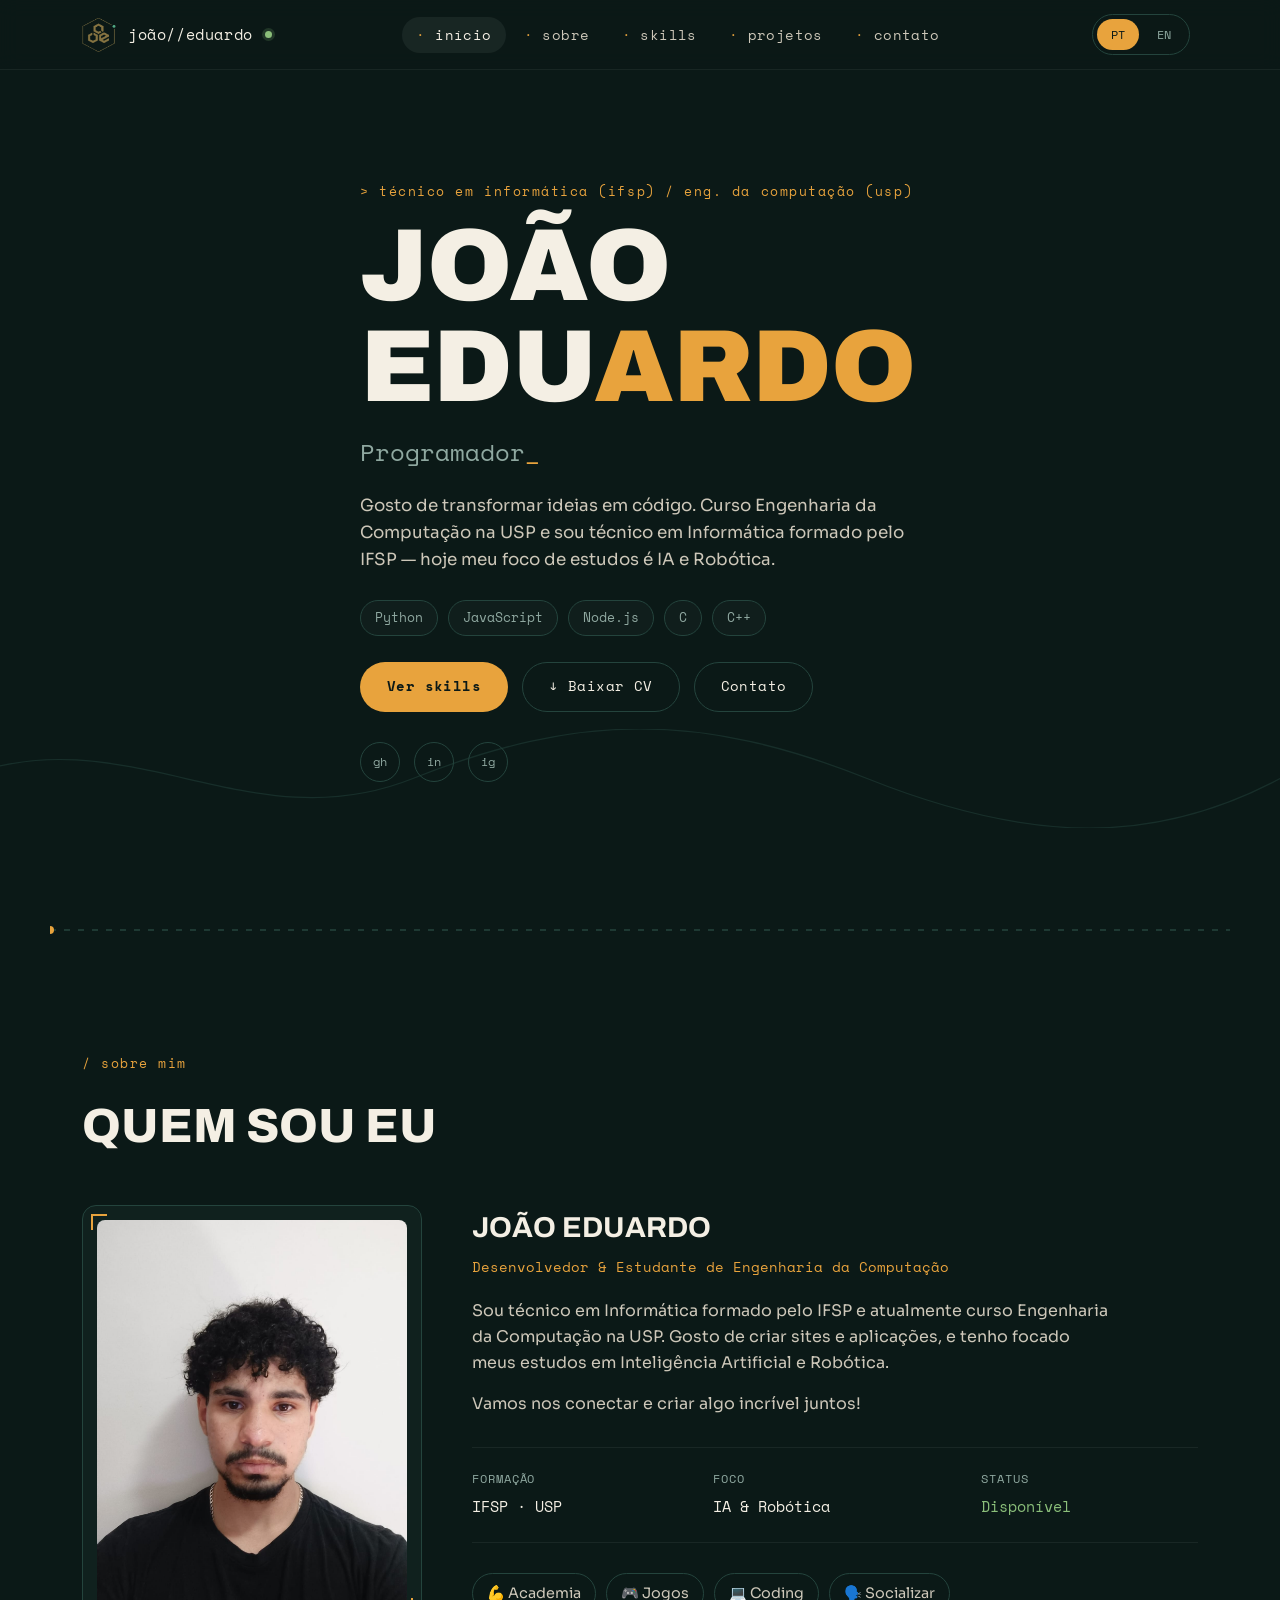
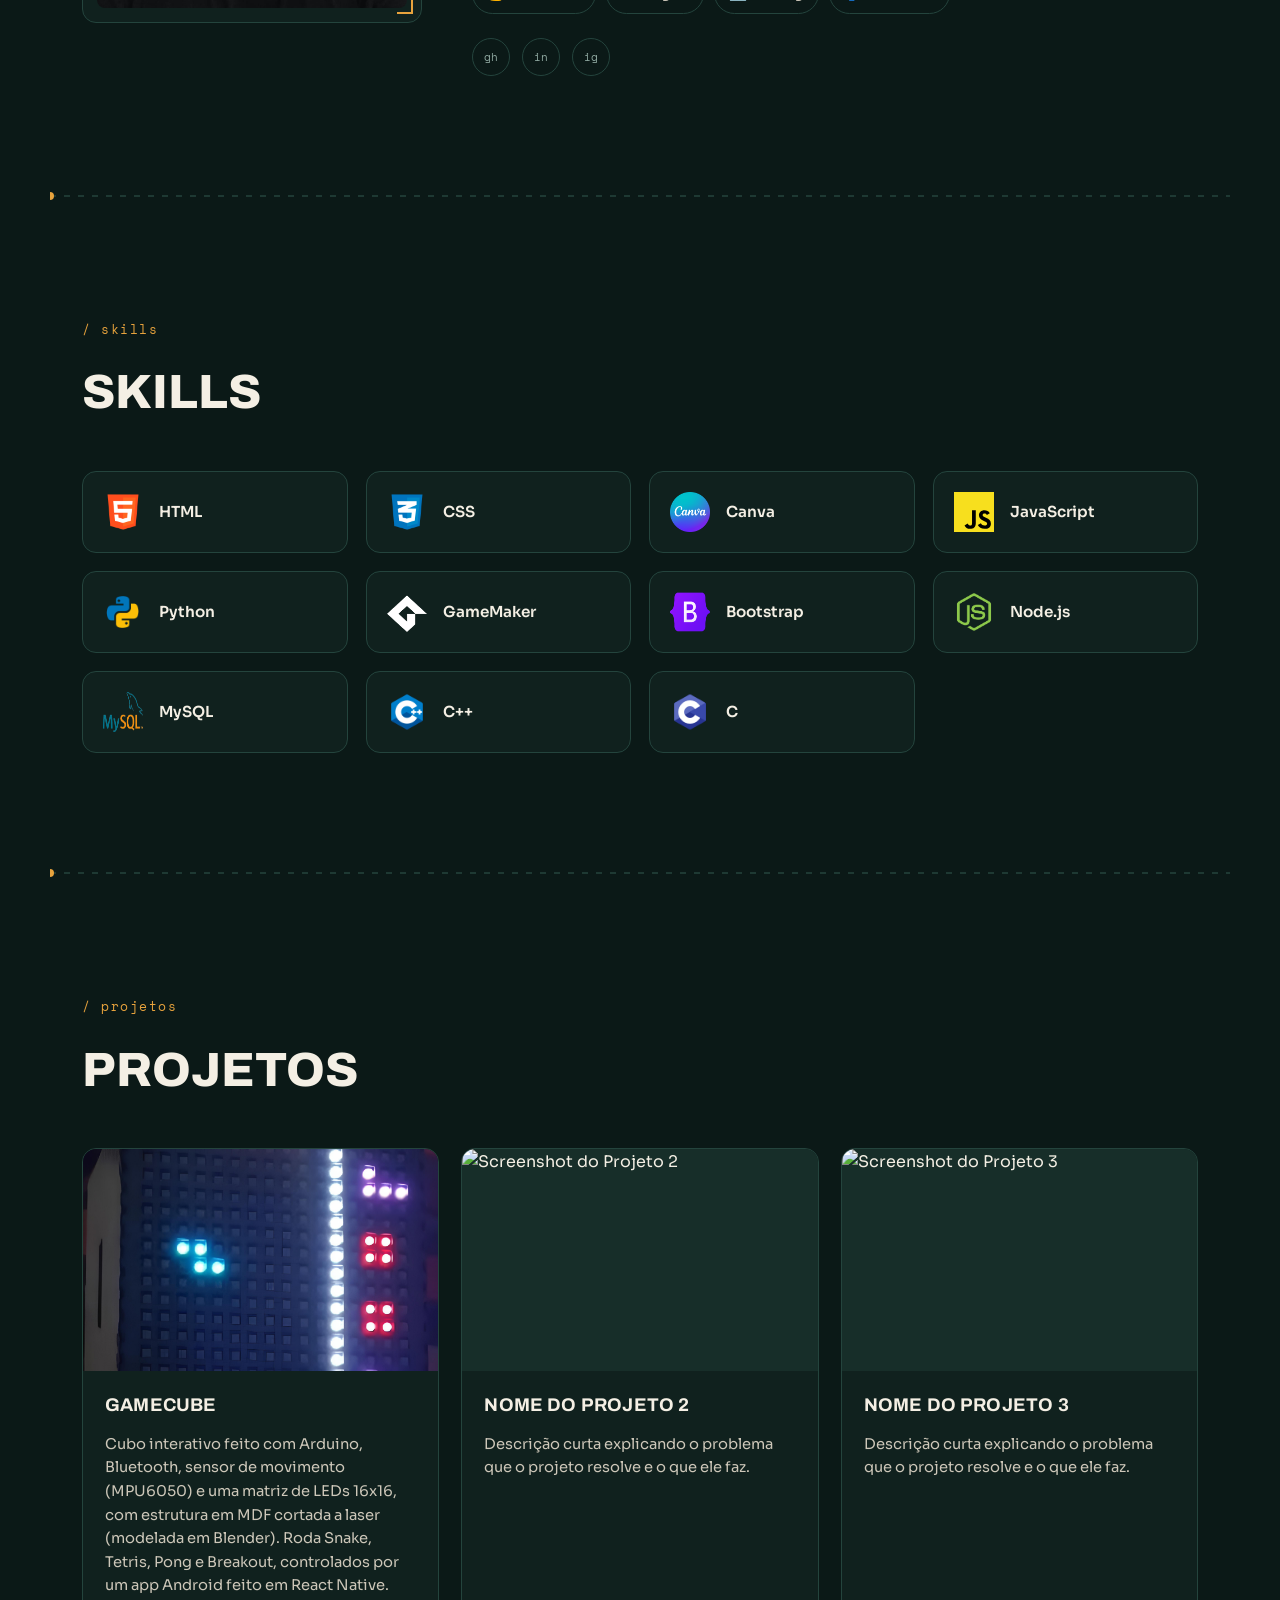
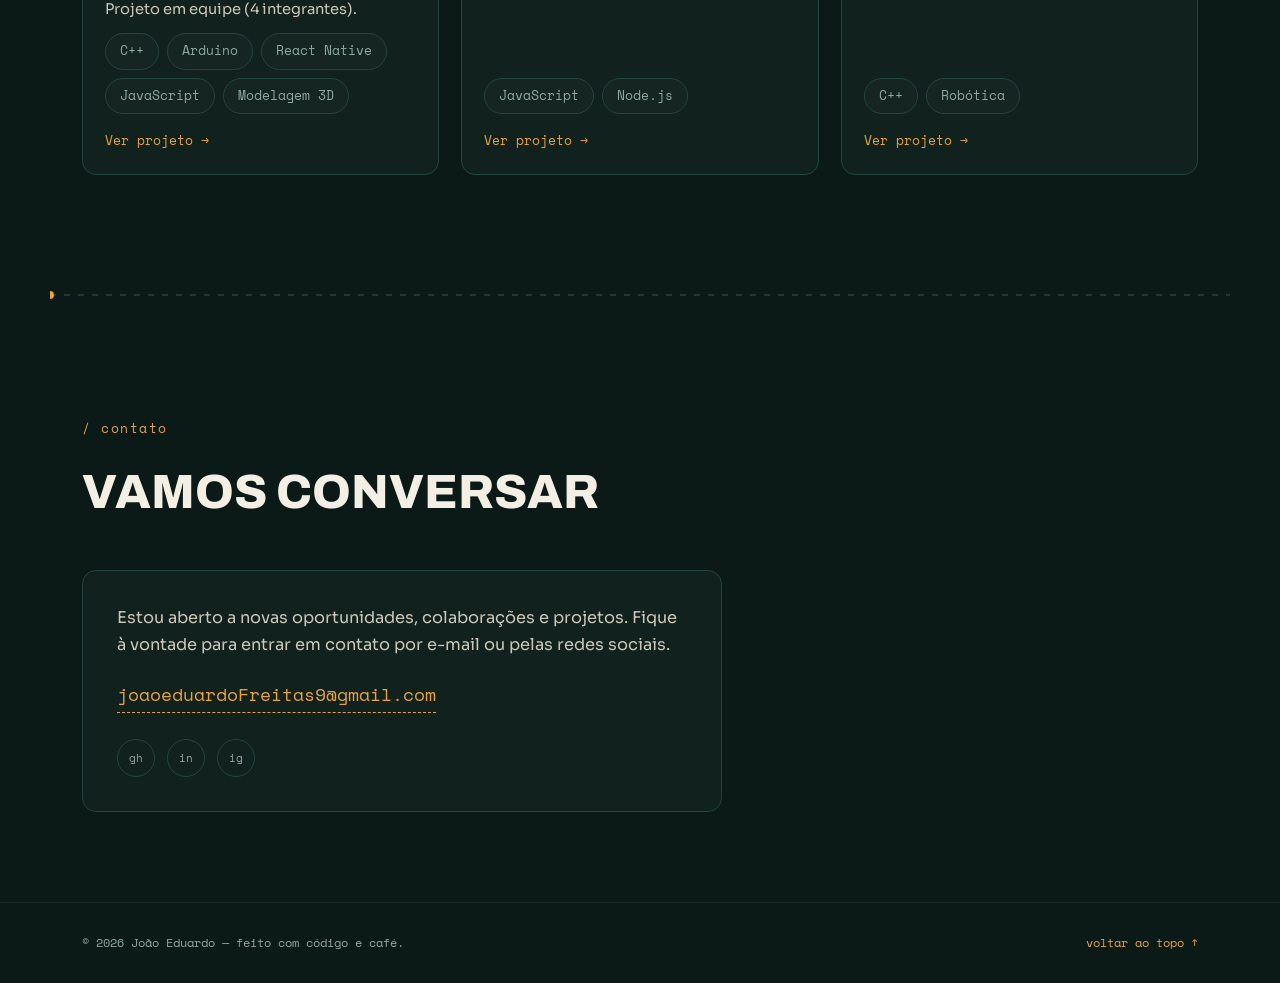
==== commit 8151c473: "modificando a parte do projeto gamecube" ====
--- a/index.html
+++ b/index.html
@@ -199,7 +199,7 @@
               </div>
             </li>
             <li class="skill-card">
-              <img src="img/logos/MySQL.png" alt="MySQL">
+              <img src="img/logos/mysql.png" alt="MySQL">
               <div class="skill-info">
                 <span class="skill-name">MySQL</span>
               </div>
--- a/css/style.css
+++ b/css/style.css
@@ -827,13 +827,16 @@
   border: 1px solid var(--wire);
   background: var(--ink-2);
   aspect-ratio: 16/9;
+  display: flex;
+  align-items: center;
+  justify-content: center;
   margin-bottom: 16px;
 }
 
 .gallery-main img {
   width: 100%;
   height: 100%;
-  object-fit: cover;
+  object-fit: contain;
 }
 
 .gallery-thumbs {
@@ -960,7 +963,7 @@
 .app-grid {
   display: grid;
   grid-template-columns: minmax(260px, 380px) 1fr;
-  gap: 46px;
+  gap: 200px;
   align-items: start;
 }
 
@@ -969,12 +972,24 @@
 }
 
 .app-screens {
-  display: grid;
-  grid-template-columns: repeat(auto-fit, minmax(140px, 1fr));
-  gap: 16px;
+  display: flex;
+  flex-wrap: wrap;
+  gap: 14px;
+  align-items: flex-start;
+}
+
+.app-screens-stack {
+  display: flex;
+  flex-direction: column;
+  gap: 14px;
 }
 
 .app-screen-card {
+  display: flex;
+  flex-direction: column;
+  flex: none;
+  width: 280px;
+  height: 158px;
   background: var(--ink-2);
   border: 1px solid var(--wire);
   border-radius: var(--radius);
@@ -982,23 +997,40 @@
   transition: border-color 0.25s ease, transform 0.25s ease;
 }
 
+.app-screen-card.portrait {
+  width: 235px;
+  height: 502px;
+}
+
 .app-screen-card:hover {
   border-color: var(--signal);
   transform: translateY(-4px);
 }
 
+.app-screen-img-wrap {
+  flex: 1 1 auto;
+  min-height: 0;
+  background: var(--ink-3);
+  overflow: hidden;
+}
+
 .app-screen-card img {
   width: 100%;
-  aspect-ratio: 9/17;
+  height: 100%;
   object-fit: cover;
 }
 
 .app-screen-label {
+  flex: none;
+  height: 32px;
+  display: flex;
+  align-items: center;
+  justify-content: center;
   font-family: var(--font-mono);
   font-size: 0.72rem;
   color: var(--muted);
   text-align: center;
-  padding: 8px 6px;
+  padding: 0 6px;
   text-transform: uppercase;
   letter-spacing: 0.05em;
 }
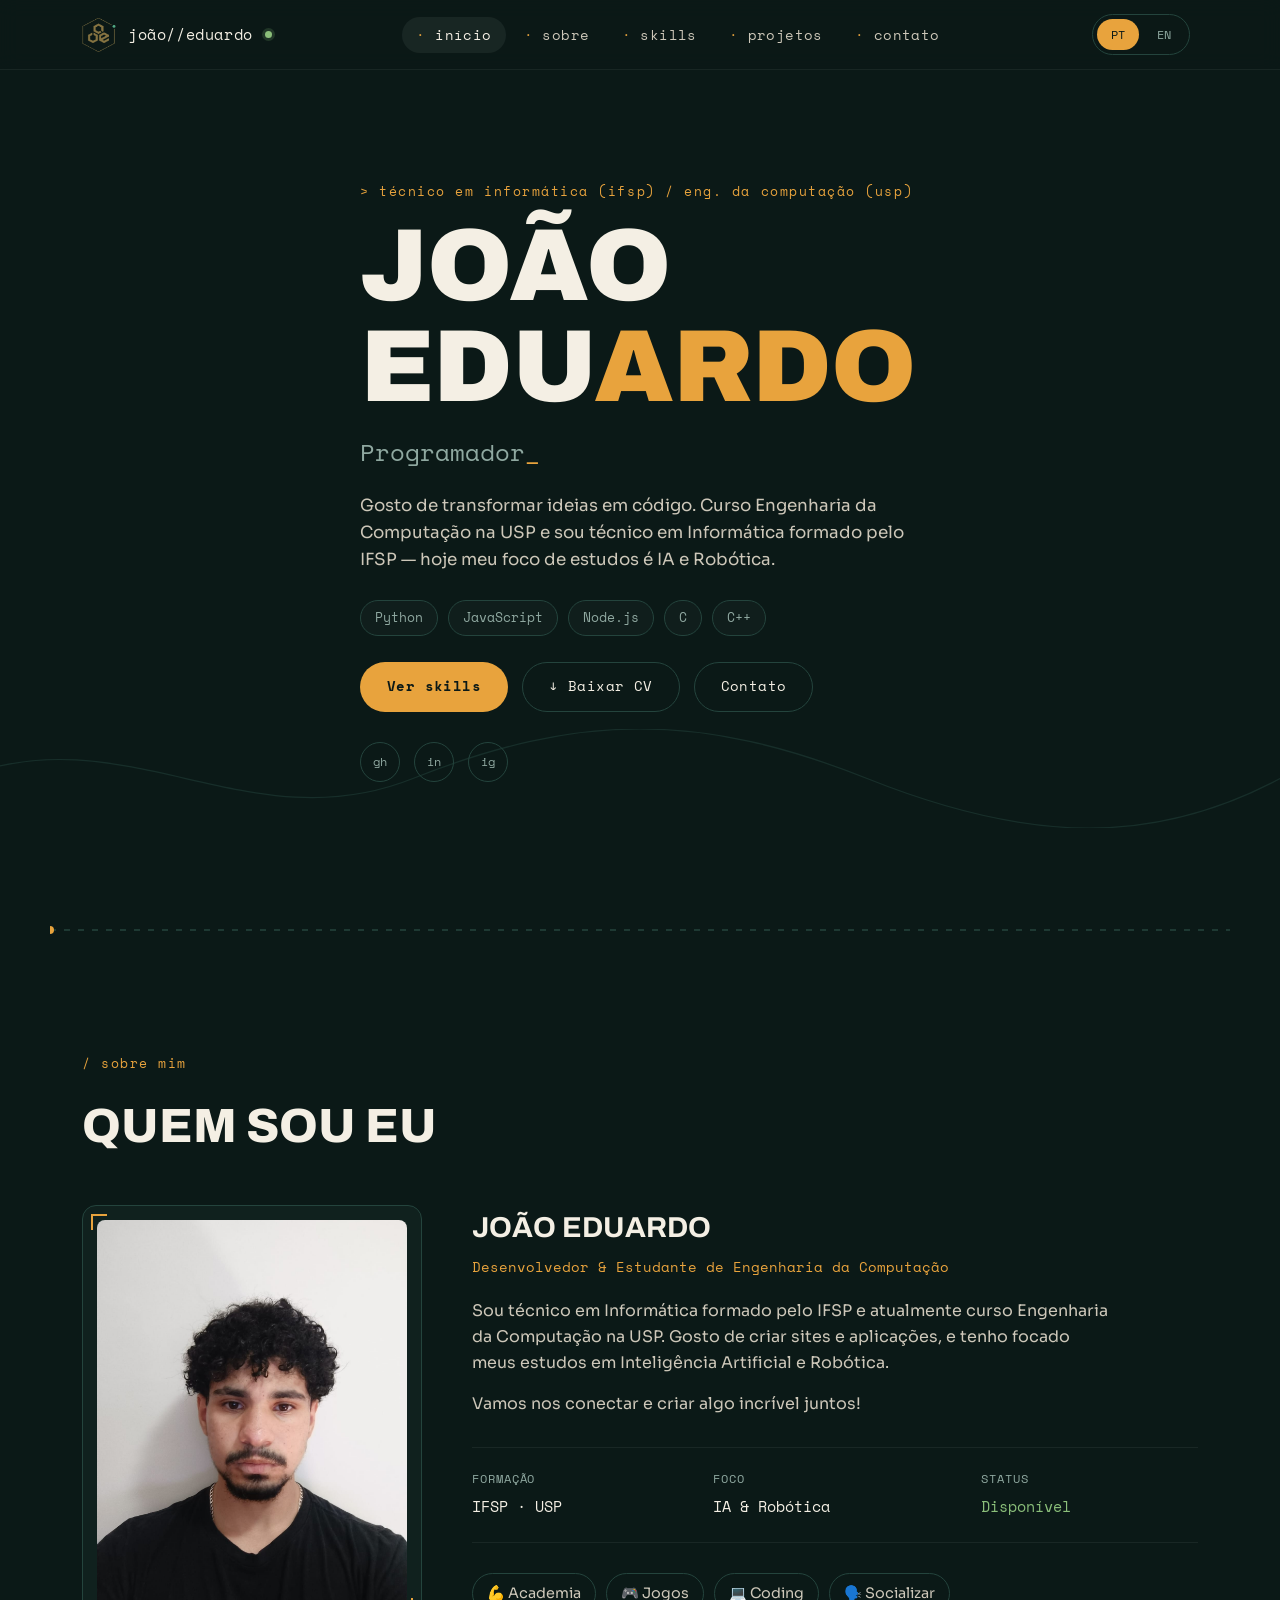
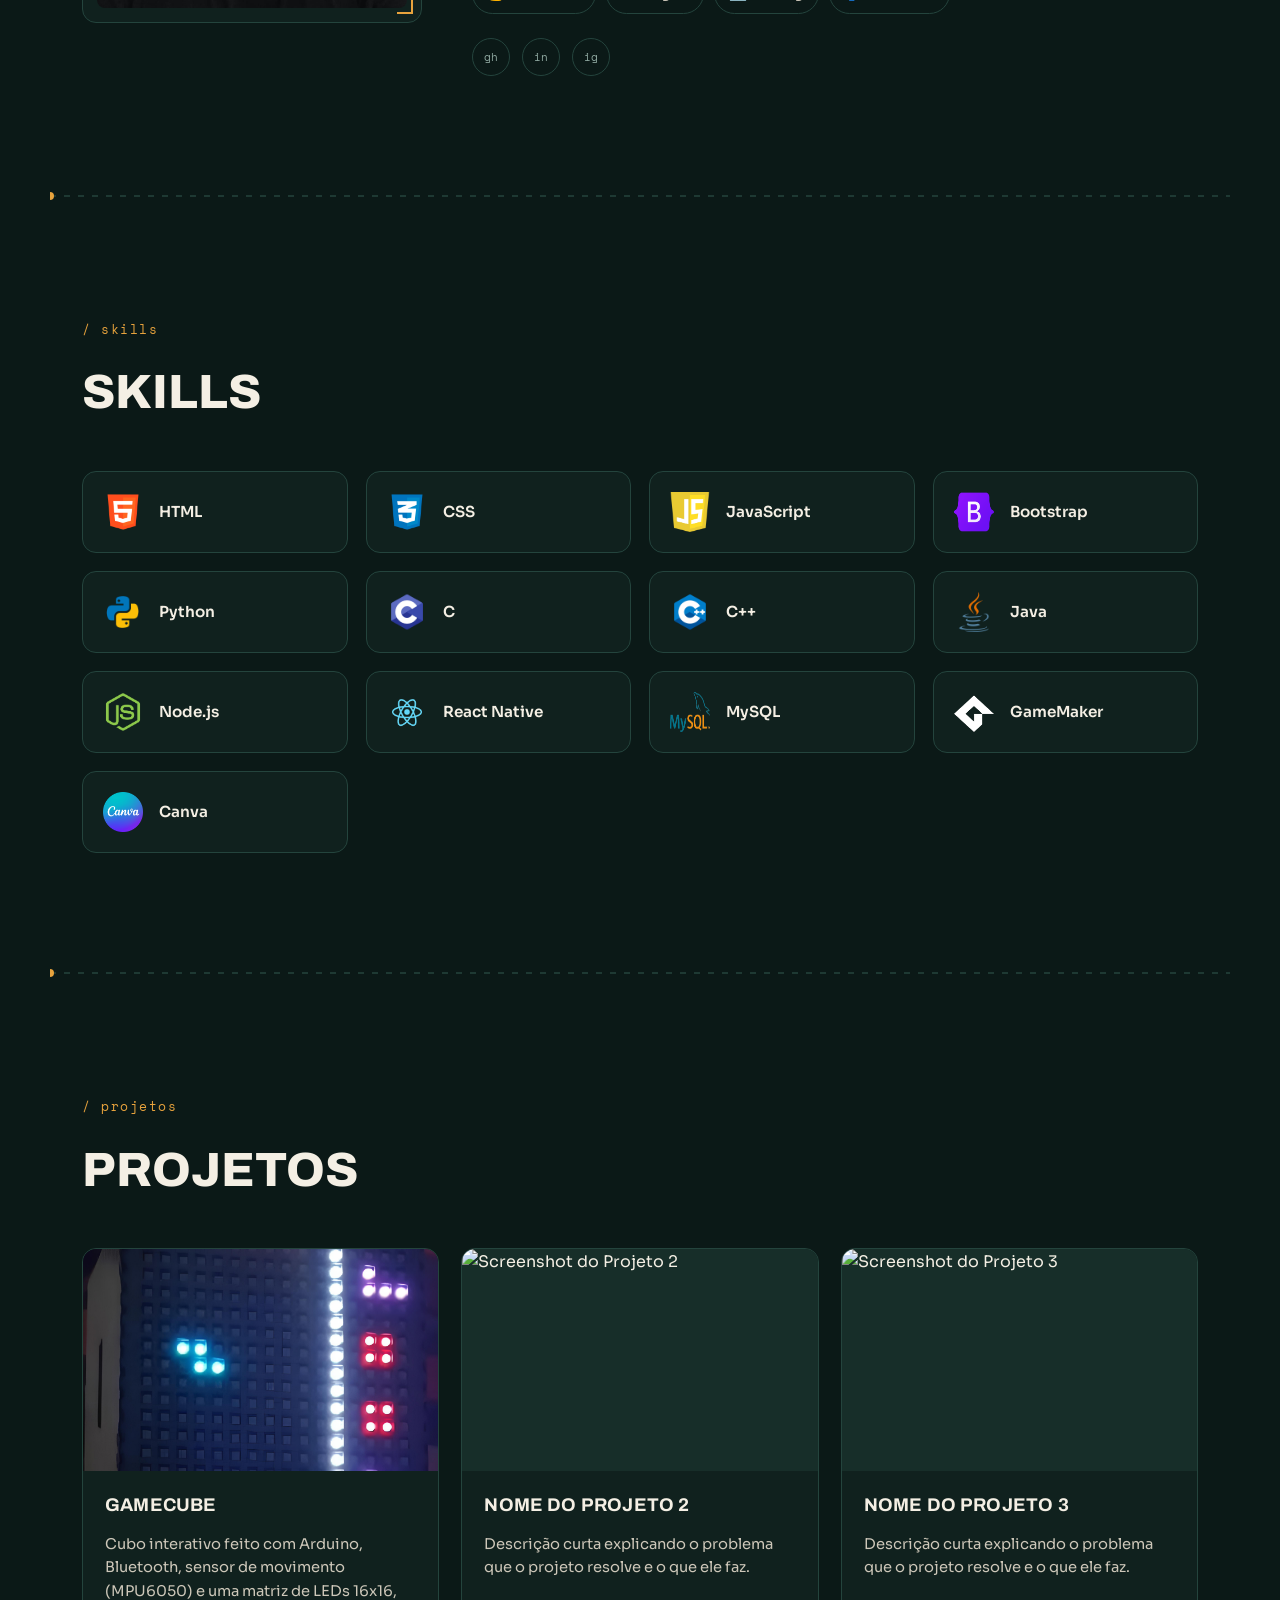
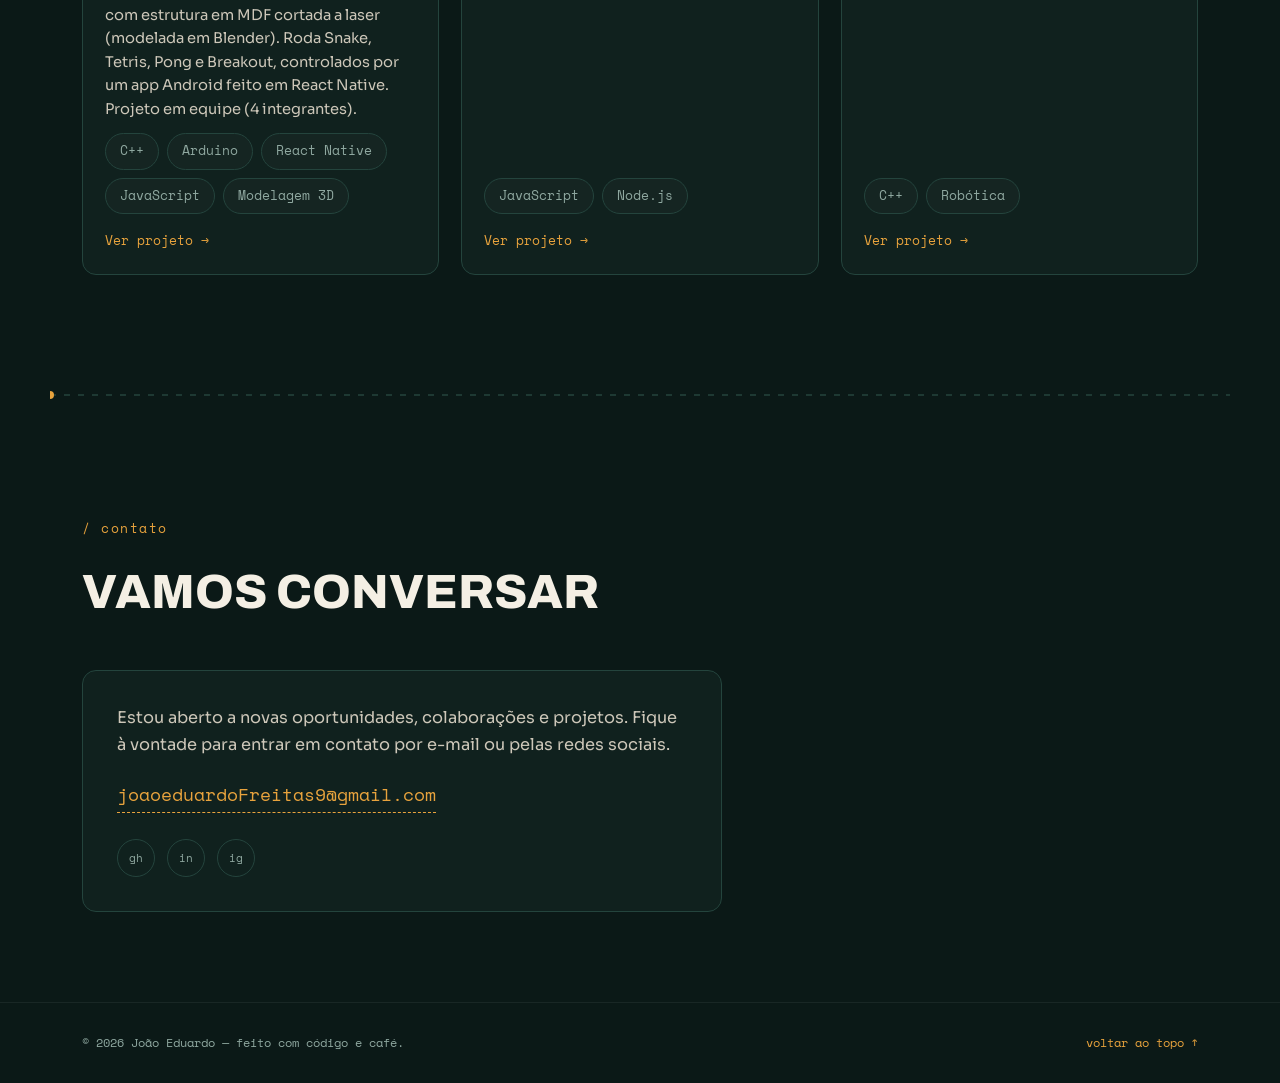
==== commit 3d692a84: "modificando a parte do projeto gamecube" ====
--- a/index.html
+++ b/index.html
@@ -143,83 +143,113 @@
       </svg>
     </div>
 
-    <section id="skills" class="block">
-      <div class="wrap">
-        <p class="eyebrow" data-pt="/ skills" data-en="/ skills">/ skills</p>
-        <h2 data-pt="Skills" data-en="Skills">Skills</h2>
-
-        <div class="skills-list">
-          <ul>
-            <li class="skill-card">
-              <img src="img/logos/HTML.png" alt="HTML">
-              <div class="skill-info">
-                <span class="skill-name">HTML</span>
-              </div>
-            </li>
-            <li class="skill-card">
-              <img src="img/logos/CSS.png" alt="CSS">
-              <div class="skill-info">
-                <span class="skill-name">CSS</span>
-              </div>
-            </li>
-            <li class="skill-card">
-              <img src="img/logos/Canva.png" alt="Canva">
-              <div class="skill-info">
-                <span class="skill-name">Canva</span>
-              </div>
-            </li>
-            <li class="skill-card">
-              <img src="img/logos/javascript.svg" alt="JavaScript">
-              <div class="skill-info">
-                <span class="skill-name">JavaScript</span>
-              </div>
-            </li>
-            <li class="skill-card">
-              <img src="img/logos/Python.png" alt="Python">
-              <div class="skill-info">
-                <span class="skill-name">Python</span>
-              </div>
-            </li>
-            <li class="skill-card">
-              <img src="img/logos/GameMaker.png" alt="GameMaker">
-              <div class="skill-info">
-                <span class="skill-name">GameMaker</span>
-              </div>
-            </li>
-            <li class="skill-card">
-              <img src="img/logos/bootstrap.png" alt="Bootstrap">
-              <div class="skill-info">
-                <span class="skill-name">Bootstrap</span>
-              </div>
-            </li>
-            <li class="skill-card">
-              <img src="img/logos/Node.png" alt="Node.js">
-              <div class="skill-info">
-                <span class="skill-name">Node.js</span>
-              </div>
-            </li>
-            <li class="skill-card">
-              <img src="img/logos/mysql.png" alt="MySQL">
-              <div class="skill-info">
-                <span class="skill-name">MySQL</span>
-              </div>
-            </li>
-            <li class="skill-card">
-              <img src="img/logos/C++.png" alt="C++">
-              <div class="skill-info">
-                <span class="skill-name">C++</span>
-              </div>
-            </li>
-            <li class="skill-card">
-              <img src="img/logos/C.png" alt="C">
-              <div class="skill-info">
-                <span class="skill-name">C</span>
-              </div>
-            </li>
-          </ul>
-        </div>
-      </div>
-    </section>
+<section id="skills" class="block">
+  <div class="wrap">
+    <p class="eyebrow" data-pt="/ skills" data-en="/ skills">/ skills</p>
+    <h2 data-pt="Skills" data-en="Skills">Skills</h2>
+
+    <div class="skills-list">
+      <ul>
+        <!-- WEB -->
+        <li class="skill-card">
+          <img src="img/logos/HTML.png" alt="HTML">
+          <div class="skill-info">
+            <span class="skill-name">HTML</span>
+          </div>
+        </li>
+
+        <li class="skill-card">
+          <img src="img/logos/CSS.png" alt="CSS">
+          <div class="skill-info">
+            <span class="skill-name">CSS</span>
+          </div>
+        </li>
+
+        <li class="skill-card">
+          <img src="img/logos/javascript.png" alt="JavaScript">
+          <div class="skill-info">
+            <span class="skill-name">JavaScript</span>
+          </div>
+        </li>
+
+        <li class="skill-card">
+          <img src="img/logos/bootstrap.png" alt="Bootstrap">
+          <div class="skill-info">
+            <span class="skill-name">Bootstrap</span>
+          </div>
+        </li>
+
+        <!-- PROGRAMAÇÃO -->
+        <li class="skill-card">
+          <img src="img/logos/Python.png" alt="Python">
+          <div class="skill-info">
+            <span class="skill-name">Python</span>
+          </div>
+        </li>
+
+        <li class="skill-card">
+          <img src="img/logos/C.png" alt="C">
+          <div class="skill-info">
+            <span class="skill-name">C</span>
+          </div>
+        </li>
+
+        <li class="skill-card">
+          <img src="img/logos/C++.png" alt="C++">
+          <div class="skill-info">
+            <span class="skill-name">C++</span>
+          </div>
+        </li>
+
+        <li class="skill-card">
+          <img src="img/logos/java.png" alt="Java">
+          <div class="skill-info">
+            <span class="skill-name">Java</span>
+          </div>
+        </li>
+
+        <!-- FRAMEWORKS E TECNOLOGIAS -->
+        <li class="skill-card">
+          <img src="img/logos/Node.png" alt="Node.js">
+          <div class="skill-info">
+            <span class="skill-name">Node.js</span>
+          </div>
+        </li>
+
+        <li class="skill-card">
+          <img src="img/logos/react_native.png" alt="React Native">
+          <div class="skill-info">
+            <span class="skill-name">React Native</span>
+          </div>
+        </li>
+
+        <!-- BANCO DE DADOS -->
+        <li class="skill-card">
+          <img src="img/logos/mysql.png" alt="MySQL">
+          <div class="skill-info">
+            <span class="skill-name">MySQL</span>
+          </div>
+        </li>
+
+        <!-- DESENVOLVIMENTO DE JOGOS -->
+        <li class="skill-card">
+          <img src="img/logos/GameMaker.png" alt="GameMaker">
+          <div class="skill-info">
+            <span class="skill-name">GameMaker</span>
+          </div>
+        </li>
+
+        <!-- DESIGN -->
+        <li class="skill-card">
+          <img src="img/logos/Canva.png" alt="Canva">
+          <div class="skill-info">
+            <span class="skill-name">Canva</span>
+          </div>
+        </li>
+      </ul>
+    </div>
+  </div>
+</section>
 
     <div class="divider" aria-hidden="true">
       <svg viewBox="0 0 1180 60" preserveAspectRatio="none">
--- a/css/style.css
+++ b/css/style.css
@@ -1038,6 +1038,7 @@
 @media (max-width: 900px) {
   .app-grid {
     grid-template-columns: 1fr;
+    gap: 30px;
   }
 }
 
@@ -1138,4 +1139,25 @@
     padding-left: 20px;
     padding-right: 20px;
   }
+}
+
+@media (max-width: 640px) {
+  .header-inner {
+    flex-wrap: wrap;
+    row-gap: 6px;
+    padding-top: 12px;
+    padding-bottom: 12px;
+  }
+
+  .back-link {
+    order: 3;
+    width: 100%;
+    text-align: center;
+    font-size: 0.78rem;
+    white-space: nowrap;
+  }
+
+  section.project-hero {
+    padding-top: 170px;
+  }
 }
